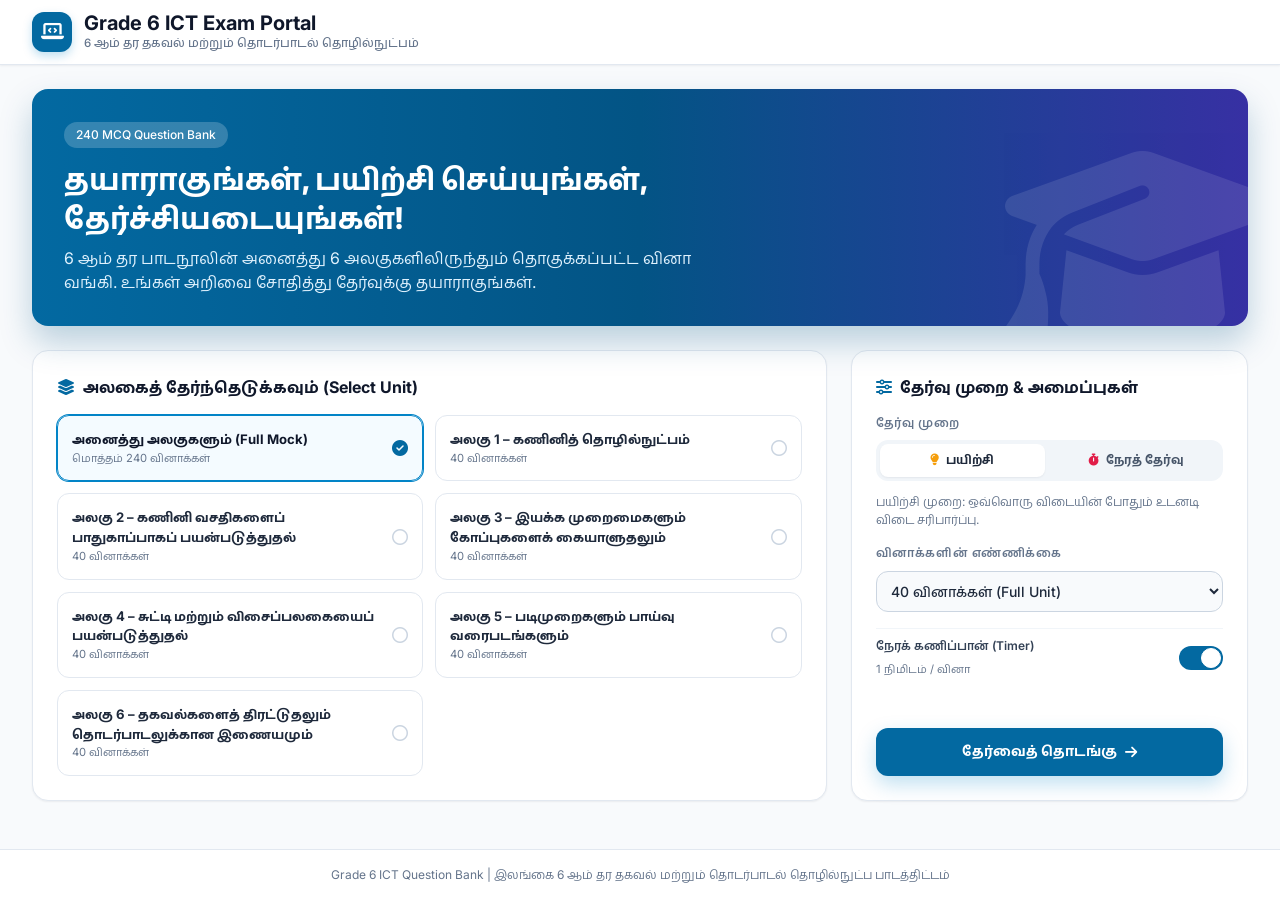
==== index.html @ 0f5e9ffb "index.html" ====
<!DOCTYPE html>
<html lang="ta">
<head>
    <meta charset="UTF-8">
    <meta name="viewport" content="width=device-width, initial-scale=1.0">
    <title>Grade 6 ICT Online Exam Portal | 6 ஆம் தர ICT ஆன்லைன் தேர்வுத் தளம்</title>
    <!-- Google Fonts -->
    <link href="https://fonts.googleapis.com/css2?family=Hind+Madurai:wght@400;500;600;700&family=Inter:wght@400;500;600;700;800;900&display=swap" rel="stylesheet">
    <!-- FontAwesome Icons -->
    <link rel="stylesheet" href="https://cdnjs.cloudflare.com/ajax/libs/font-awesome/6.4.0/css/all.min.css">
    <!-- Custom stylesheet (replaces Tailwind) -->
    <link rel="stylesheet" href="style.css">
</head>
<body>

    <!-- Header & Navigation -->
    <header class="site-header">
        <div class="container">
            <div class="header-inner">
                <!-- Logo & Title -->
                <div class="brand">
                    <div class="brand-icon">
                        <i class="fa-solid fa-laptop-code"></i>
                    </div>
                    <div>
                        <h1 class="brand-title">Grade 6 ICT Exam Portal</h1>
                        <p class="brand-sub">6 ஆம் தர தகவல் மற்றும் தொடர்பாடல் தொழில்நுட்பம்</p>
                    </div>
                </div>

                <!-- Live Timer & Stats (Hidden when in lobby) -->
                <div id="header-stats" class="header-stats hidden">
                    <div class="timer-box">
                        <i class="fa-regular fa-clock"></i>
                        <span id="timer-display" class="timer-display">00:00</span>
                    </div>
                    <span id="header-mode-badge" class="mode-badge">பயிற்சி முறை</span>
                </div>
            </div>
        </div>
    </header>

    <!-- Main Container -->
    <main class="main container">

        <!-- View 1: Exam Setup Lobby -->
        <div id="lobby-view" class="view">
            <!-- Hero Banner -->
            <div class="hero">
                <div class="hero-body">
                    <span class="hero-tag">240 MCQ Question Bank</span>
                    <h2 class="hero-title">தயாராகுங்கள், பயிற்சி செய்யுங்கள், தேர்ச்சியடையுங்கள்!</h2>
                    <p class="hero-text">6 ஆம் தர பாடநூலின் அனைத்து 6 அலகுகளிலிருந்தும் தொகுக்கப்பட்ட வினா வங்கி. உங்கள் அறிவை சோதித்து தேர்வுக்கு தயாராகுங்கள்.</p>
                </div>
                <i class="fa-solid fa-graduation-cap hero-icon"></i>
            </div>

            <!-- Configuration Cards -->
            <div class="config-grid">
                <!-- Unit Selector Card -->
                <div class="card unit-panel">
                    <h3 class="card-title">
                        <i class="fa-solid fa-layer-group"></i>
                        <span>அலகைத் தேர்ந்தெடுக்கவும் (Select Unit)</span>
                    </h3>
                    <div class="unit-grid" id="unit-selector-container">
                        <!-- Unit choices injected dynamically -->
                    </div>
                </div>

                <!-- Mode & Settings Card -->
                <div class="card settings-panel">
                    <div class="settings-fields">
                        <h3 class="card-title">
                            <i class="fa-solid fa-sliders"></i>
                            <span>தேர்வு முறை &amp; அமைப்புகள்</span>
                        </h3>

                        <!-- Mode Selection -->
                        <div class="field">
                            <label class="field-label">தேர்வு முறை</label>
                            <div class="mode-switch">
                                <button type="button" id="btn-mode-practice" onclick="setMode('practice')" class="mode-btn is-active">
                                    <i class="fa-solid fa-lightbulb"></i> பயிற்சி
                                </button>
                                <button type="button" id="btn-mode-exam" onclick="setMode('exam')" class="mode-btn">
                                    <i class="fa-solid fa-stopwatch"></i> நேரத் தேர்வு
                                </button>
                            </div>
                            <p id="mode-desc" class="mode-desc">
                                பயிற்சி முறை: ஒவ்வொரு விடையின் போதும் உடனடி விடை சரிபார்ப்பு.
                            </p>
                        </div>

                        <!-- Question Limit -->
                        <div class="field">
                            <label class="field-label" for="question-count-select">வினாக்களின் எண்ணிக்கை</label>
                            <select id="question-count-select" class="select">
                                <option value="10">10 வினாக்கள் (Quick Test)</option>
                                <option value="20">20 வினாக்கள்</option>
                                <option value="40" selected>40 வினாக்கள் (Full Unit)</option>
                                <option value="all">அனைத்து வினாக்களும்</option>
                            </select>
                        </div>

                        <!-- Timer Option -->
                        <div class="timer-row">
                            <div>
                                <span class="timer-row-title">நேரக் கணிப்பான் (Timer)</span>
                                <span class="timer-row-sub">1 நிமிடம் / வினா</span>
                            </div>
                            <label class="switch">
                                <input type="checkbox" id="timer-toggle" checked>
                                <span class="switch-track"></span>
                            </label>
                        </div>
                    </div>

                    <!-- Start Button -->
                    <button onclick="startQuiz()" class="btn btn-primary btn-large">
                        <span>தேர்வைத் தொடங்கு</span>
                        <i class="fa-solid fa-arrow-right"></i>
                    </button>
                </div>
            </div>
        </div>

        <!-- View 2: Active Exam Interface -->
        <div id="exam-view" class="view hidden">
            <!-- Top Progress & Meta Bar -->
            <div class="card exam-topbar">
                <div class="q-meta">
                    <span class="q-count">
                        வினா <strong id="current-q-num">1</strong> / <span id="total-q-num">40</span>
                    </span>
                    <span id="active-unit-badge" class="unit-badge">அலகு 1</span>
                </div>

                <!-- Progress Bar -->
                <div class="progress-wrap">
                    <div class="progress">
                        <div id="progress-bar" class="progress-bar"></div>
                    </div>
                </div>

                <div class="topbar-actions">
                    <button onclick="toggleBookmarkCurrent()" id="btn-bookmark" class="icon-btn" title="வினாவை நினைவில் கொள்ள குறிக்கவும்">
                        <i class="fa-regular fa-bookmark"></i>
                    </button>
                    <button onclick="quitExam()" class="btn-quit">வெளியேறு</button>
                </div>
            </div>

            <!-- Question Card & Palette Grid -->
            <div class="exam-grid">
                <!-- Main Question Area -->
                <div class="card question-card">
                    <div class="q-body">
                        <div class="q-head">
                            <span class="q-badge">Q<span id="q-badge-num">1</span></span>
                            <h3 id="question-text" class="q-text">
                                கணினியின் அடிப்படைச் செயற்பாடுகளின் சரியான வரிசை எது?
                            </h3>
                        </div>

                        <!-- Options List -->
                        <div id="options-container" class="options">
                            <!-- Option cards dynamically inserted -->
                        </div>
                    </div>

                    <!-- Instant Feedback Banner (practice mode only) -->
                    <div id="feedback-box" class="feedback hidden">
                        <div class="feedback-title" id="feedback-title"></div>
                        <p id="feedback-desc" class="feedback-desc"></p>
                    </div>

                    <!-- Navigation Control Buttons -->
                    <div class="nav-row">
                        <button id="btn-prev-q" onclick="navigateQuestion(-1)" class="btn btn-secondary">
                            <i class="fa-solid fa-chevron-left"></i>
                            <span>முந்தையது</span>
                        </button>

                        <div class="nav-actions">
                            <button id="btn-next-q" onclick="navigateQuestion(1)" class="btn btn-primary">
                                <span>அடுத்தது</span>
                                <i class="fa-solid fa-chevron-right"></i>
                            </button>
                            <button id="btn-submit-exam" onclick="confirmSubmitExam()" class="btn btn-success hidden">
                                <span>தேர்வை முடி</span>
                                <i class="fa-solid fa-check"></i>
                            </button>
                        </div>
                    </div>
                </div>

                <!-- Question Palette Navigator Sidebar -->
                <aside class="card palette-card">
                    <h4 class="palette-head">
                        <span>வினா பலகை (Palette)</span>
                        <span id="answered-count-badge" class="count">0/40</span>
                    </h4>

                    <div id="palette-grid" class="palette-grid custom-scrollbar">
                        <!-- Dynamic Palette Buttons -->
                    </div>

                    <div class="legend">
                        <div class="legend-item"><span class="dot dot-answered"></span><span>விடையளிக்கப்பட்டவை</span></div>
                        <div class="legend-item"><span class="dot dot-unseen"></span><span>பார்க்கப்படாதவை</span></div>
                        <div class="legend-item"><span class="dot dot-bookmarked"></span><span>குறிக்கப்பட்டவை (Bookmarked)</span></div>
                    </div>
                </aside>
            </div>
        </div>

        <!-- View 3: Results & Analytics Dashboard -->
        <div id="results-view" class="view hidden">
            <!-- Score Overview Card -->
            <div class="card score-card">
                <div class="score-top">
                    <div class="score-info">
                        <span id="result-status-badge" class="status-badge is-pass">தேர்ச்சியடைந்தது (Passed)</span>
                        <h2 class="score-title">தேர்வு முடிவுகள் (Exam Results)</h2>
                        <p id="result-subtitle" class="score-subtitle">அலகு 1 – கணினித் தொழில்நுட்பம்</p>
                    </div>

                    <div class="score-box">
                        <div class="score-item">
                            <span>புள்ளிகள்</span>
                            <span id="res-score-text" class="score-big is-brand">32/40</span>
                        </div>
                        <div class="score-divider"></div>
                        <div class="score-item">
                            <span>சதவீதம்</span>
                            <span id="res-percentage-text" class="score-big is-green">80%</span>
                        </div>
                    </div>
                </div>

                <!-- Stats Breakdown Cards -->
                <div class="stats-grid">
                    <div class="stat">
                        <span class="stat-label">சரியானவை</span>
                        <span id="stat-correct-count" class="stat-value is-green">32</span>
                    </div>
                    <div class="stat">
                        <span class="stat-label">தவறானவை</span>
                        <span id="stat-wrong-count" class="stat-value is-red">8</span>
                    </div>
                    <div class="stat">
                        <span class="stat-label">விடையளிக்கப்படாதவை</span>
                        <span id="stat-skipped-count" class="stat-value is-grey">0</span>
                    </div>
                    <div class="stat">
                        <span class="stat-label">எடுத்துக்கொண்ட நேரம்</span>
                        <span id="stat-time-spent" class="stat-value is-dark">12m 45s</span>
                    </div>
                </div>
            </div>

            <!-- Action Buttons -->
            <div class="review-head">
                <h3 class="review-title">விடைகளின் விரிவான ஆய்வு (Question Review)</h3>
                <div class="review-actions">
                    <button onclick="returnToLobby()" class="btn btn-neutral">
                        <i class="fa-solid fa-house"></i>
                        <span>முகப்பிற்குச் செல்</span>
                    </button>
                    <button onclick="restartCurrentQuiz()" class="btn btn-primary">
                        <i class="fa-solid fa-rotate-right"></i>
                        <span>மீண்டும் முயற்சி செய்</span>
                    </button>
                </div>
            </div>

            <!-- Detailed Question-by-Question Review List -->
            <div id="review-list-container" class="review-list">
                <!-- Dynamically generated detailed review cards -->
            </div>
        </div>

    </main>

    <!-- Footer -->
    <footer class="site-footer">
        <p>Grade 6 ICT Question Bank | இலங்கை 6 ஆம் தர தகவல் மற்றும் தொடர்பாடல் தொழில்நுட்ப பாடத்திட்டம்</p>
    </footer>

    <!-- Comprehensive 240 Question Data Engine -->
    <script>
        // Full Question Bank Array containing all 6 Units x 40 Questions = 240 MCQs
        const rawQuestionBank = [
            // ==========================================
            // UNIT 1: Computer Technology (1-40)
            // ==========================================
            { u: 1, id: 1, q: "கணினியின் அடிப்படைச் செயற்பாடுகளின் சரியான வரிசை எது?", o: ["Input → Process → Output", "Output → Input → Process", "Process → Output → Input", "Storage → Output → Input"], a: 0 },
            { u: 1, id: 2, q: "கணினியின் முதல் அடிப்படைச் செயற்பாடு எது?", o: ["Output", "Input", "Processing", "Printing"], a: 1 },
            { u: 1, id: 3, q: "எந்தச் செயற்பாடு உள்ளீட்டுக்கு ஒரு எடுத்துக்காட்டாகும்?", o: ["ஒரு முடிவைக் காட்டுதல்", "ஆவணமொன்றை அச்சிடுதல்", "விசைப்பலகையைப் பயன்படுத்தி தரவை உள்ளிடுதல்", "ஒலிபெருக்கி மூலம் ஒலியை எழுப்புதல்"], a: 2 },
            { u: 1, id: 4, q: "செயலாக்க நிலை என்ன செய்கிறது?", o: ["உள்ளீட்டுத் தரவை பயனுள்ள தகவலாக மாற்றுகிறது", "அனைத்துக் கோப்புகளையும் நீக்குகிறது", "படங்களை மட்டும் காட்டுகிறது", "காகித ஆவணங்களைச் சேமிக்கிறது"], a: 0 },
            { u: 1, id: 5, q: "வெளியீட்டுக் சாதனத்திற்கு ஒரு எடுத்துக்காட்டு எது?", o: ["Keyboard", "Mouse", "Scanner", "Monitor"], a: 3 },
            { u: 1, id: 6, q: "கணினி ஒன்றை மிக விரைவாகப் பணிகளை முடிக்க அனுமதிக்கும் சிறப்பியல்பு எது?", o: ["Speed", "Cost", "Colour", "Size"], a: 0 },
            { u: 1, id: 7, q: "கணினியின் துல்லியம் முக்கியமாக எதனைச் சார்ந்துள்ளது?", o: ["காட்சித்திரையின் நிறம்", "சரியான தரவு மற்றும் அறிவுறுத்தல்கள்", "பயனரின் வயது", "ஒலிபெருக்கிகளின் எண்ணிக்கை"], a: 1 },
            { u: 1, id: 8, q: "கணினித் துறையில் நம்பகத்தன்மை (Reliability) என்பதன் பொருள் என்ன?", o: ["இது எப்போதும் இன்டர்நெட்டைப் பயன்படுத்துகிறது", "இது சரியாக இயங்கும் போது நம்பகமான முடிவுகளைத் தருகிறது", "இதற்கு மின்சாரம் எப்போதுமே தேவையில்லை", "இது மனிதனைப் போல சிந்திக்கக்கூடியது"], a: 1 },
            { u: 1, id: 9, q: "நிலைத்தன்மை (Consistency) என்பது கணினி:", o: ["ஒரே உள்ளீடு மற்றும் செயல்முறைக்கு அதே முடிவைத் தருவதைக் குறிக்கிறது", "ஒவ்வொரு முறையும் அதன் பதிலை மாற்றுகிறது", "ஒரு மணி நேரம் மட்டுமே வேலை செய்கிறது", "படங்களை மட்டும் சேமிக்கிறது"], a: 0 },
            { u: 1, id: 10, q: "கணினி வேலை செய்யும் போது தரவு மற்றும் அறிவுறுத்தல்களைத் தற்காலிகமாக வைத்திருக்கும் பகுதி எது?", o: ["DVD", "RAM", "Printer", "Router"], a: 1 },
            { u: 1, id: 11, q: "RAM எவ்வாறு அழைக்கப்படுகிறது?", o: ["Read-only storage", "Random Access Memory", "Remote Access Machine", "Rapid Audio Memory"], a: 1 },
            { u: 1, id: 12, q: "சேமிப்புச் சாதனம் எது?", o: ["Microphone", "Speaker", "Pen drive", "Projector"], a: 2 },
            { u: 1, id: 13, q: "வெளிச் சேமிப்பகத்திற்கு (External storage) ஒரு எடுத்துக்காட்டு எது?", o: ["RAM", "CPU register", "External hard disk", "Motherboard"], a: 2 },
            { u: 1, id: 14, q: "கணினிக்குள் ஒலியை உள்ளிடப் பயன்படும் சாதனம் எது?", o: ["Microphone", "Monitor", "Printer", "Speaker"], a: 0 },
            { u: 1, id: 15, q: "படங்களை அல்லது வீடியோக்களை உள்ளீடாகப் பிடிக்க பொதுவாகப் பயன்படும் சாதனம் எது?", o: ["Projector", "Web camera", "Speaker", "Plotter"], a: 1 },
            { u: 1, id: 16, q: "கணினி வெளியீட்டின் காகிதப் பிரதியை வழங்கும் சாதனம் எது?", o: ["Scanner", "Printer", "Keyboard", "Mouse"], a: 1 },
            { u: 1, id: 17, q: "ஒரு பெரிய பார்வையாளர் குழுவிற்கு விளக்கக்காட்சியைக் காட்டப் பயன்படும் சாதனம் எது?", o: ["Multimedia projector", "Barcode reader", "Microphone", "Pen drive"], a: 0 },
            { u: 1, id: 18, q: "டெஸ்க்டாப் கணினியில் CPU எங்கே அமைந்துள்ளது?", o: ["முறைமை அலகிற்குள், முதன்மைப் பலகையுடன் இணைக்கப்பட்டுள்ளது", "சுட்டிக்குள்ளே", "காட்சித்திரைக்குள் மட்டும்", "அச்சுப்பொறிக்குள்ளே"], a: 0 },
            { u: 1, id: 19, q: "CPU இன் முக்கிய செயல்பாடு என்ன?", o: ["தரவு மற்றும் அறிவுறுத்தல்களைச் செயலாக்குவது", "ஆவணங்களை அச்சிடுவது", "ஒலியைப் பதிவு செய்வது", "இணைய சேவையை வழங்குவது"], a: 0 },
            { u: 1, id: 20, q: "முக்கிய கணினிப் பகுதிகளை இணைத்துத் தாங்கும் பகுதி எது?", o: ["Motherboard", "Mouse pad", "Speaker", "DVD case"], a: 0 },
            { u: 1, id: 21, q: "முதன்மை நினைவகத்தின் (Primary memory) முக்கிய நோக்கம் என்ன?", o: ["ஒவ்வொரு கோப்பையும் நீண்டகாலம் சேமிப்பது", "தற்போது பயன்பாட்டில் உள்ள தரவு மற்றும் அறிவுறுத்தல்களைத் தற்காலிகமாகச் சேமிப்பது", "தகவலை அச்சிடுவது", "கணினிகளை ஒரு பிணையத்துடன் இணைப்பது"], a: 1 },
            { u: 1, id: 22, q: "ஒளியியல் சேமிப்பகத்திற்கு (Optical storage) ஒரு எடுத்துக்காட்டு எது?", o: ["CD", "RAM", "Keyboard", "CPU"], a: 0 },
            { u: 1, id: 23, q: "கணினிகளுக்கு அல்லது பிணையங்களுக்கு இடையில் தகவல்களைத் தொடர்புகொள்ளப் பயன்படும் சாதனம் எது?", o: ["Router", "Monitor", "Scanner", "Plotter"], a: 0 },
            { u: 1, id: 24, q: "பிணைய இடைமுக அட்டையின் (NIC) நோக்கம் என்ன?", o: ["கணினியை ஒரு பிணையத்துடன் இணைக்க", "திரையின் வெளிச்சத்தை அதிகரிக்க", "புகைப்படங்களை அச்சிட", "இசையைச் சேமிக்க"], a: 0 },
            { u: 1, id: 25, q: "மோடம் (Modem) முக்கியமாக எதனுடன் தொடர்புடையது?", o: ["தொடர்பு மற்றும் பிணைய இணைப்பு", "படங்கள் வரைவது", "உரையைத் தட்டச்சு செய்வது", "CPU ஐக் குளிர்விப்பது"], a: 0 },
            { u: 1, id: 26, q: "மென்பொருள் (Software) என்றால் என்ன?", o: ["தொடக்கூடிய ஒரு பௌதீகப் பகுதி", "கணினி பயன்படுத்தும் நிரல்கள் அல்லது அறிவுறுத்தல்களின் தொகுப்பு", "ஒரு வகையான மின்சாரக் கேபிள்", "ஒரு சேமிப்பு அமைச்சரவை"], a: 1 },
            { u: 1, id: 27, q: "பாடநூலில் குறிப்பிடப்பட்டுள்ள பயன்பாட்டு மென்பொருள் எது?", o: ["Microsoft Word", "Motherboard", "RAM", "Router"], a: 0 },
            { u: 1, id: 28, q: "படங்களை வரைவதற்குப் பொருத்தமான மென்பொருள் எது?", o: ["Paint", "Media Player", "Calculator only", "Device driver"], a: 0 },
            { u: 1, id: 29, q: "ஆடியோ அல்லது வீடியோவை இயக்க எந்த வகை மென்பொருள் பயன்படுத்தப்படுகிறது?", o: ["Media player", "Word processor", "Spreadsheet only", "File compressor"], a: 0 },
            { u: 1, id: 30, q: "பள்ளிகளில் கணினிகளின் பொதுவான பயன்பாடு என்ன?", o: ["கற்றல் மற்றும் பள்ளி நிர்வாகத்தை ஆதரித்தல்", "பயிர்களை நேரடியாக வளர்த்தல்", "அனைத்து ஆசிரியர்களையும் மாற்றுவது", "மழையை உருவாக்குவது"], a: 0 },
            { u: 1, id: 31, q: "வங்கிகளில் பணத்தை எடுக்கப் பயன்படும் கணினி சார்ந்த சேவை எது?", o: ["ATM", "Scanner", "Web camera", "Projector"], a: 0 },
            { u: 1, id: 32, q: "ATM என்பதன் விரிவாக்கம் என்ன?", o: ["Automatic Teller Machine", "Advanced Text Monitor", "Automatic Transfer Memory", "Audio Transfer Modem"], a: 0 },
            { u: 1, id: 33, q: "மருத்துவமனைகளில் கணினிப் பயன்பாடு எது?", o: ["Digital thermometer", "Broom", "Notebook", "Water bottle"], a: 0 },
            { u: 1, id: 34, q: "தொழிற்சாலைகளில் கணினிகள் எவ்வாறு உதவ முடியும்?", o: ["இயந்திரங்களைக் கட்டுப்படுத்துவதன் மூலமும் உற்பத்தியை ஆதரிப்பத மூலமும்", "ஒவ்வொரு தாவரத்திற்கும் கைமுறையாக தண்ணீர் ஊற்றுவதன் மூலம்", "மின்சாரத்தை மாற்றுவதன் மூலம்", "மூலப்பொருளாகச் செயற்படுவதன் மூலம்"], a: 0 },
            { u: 1, id: 35, q: "உட்பொதிக்கப்பட்ட கணினி அமைப்புக்கு (Embedded computer system) ஒரு எடுத்துக்காட்டு எது?", o: ["உள்ளமைக்கப்பட்ட கட்டுப்பாட்டைக் கொண்ட சலவை இயந்திரம்", "அச்சிடப்பட்ட பாடநூல்", "மர நாற்காலி", "காகிதக் கடித உறை"], a: 0 },
            { u: 1, id: 36, q: "நவீன ஸ்மார்ட் தொலைக்காட்சி எதைக் கொண்டிருக்கலாம்?", o: ["An embedded computer system", "Only a mechanical bell", "No electronic components", "A paper filing system"], a: 0 },
            { u: 1, id: 37, q: "போக்குவரத்தில் உட்பொதிக்கப்பட்ட கணினிக்கு ஒரு சாதனம் எடுத்துக்காட்டு எது?", o: ["Modern motor vehicle control system", "A school ruler", "A paper map", "A chalkboard"], a: 0 },
            { u: 1, id: 38, q: "பின்வருவனவற்றில் எது அடிப்படை கணினிச் செயற்பாடு அல்ல?", o: ["Input", "Processing", "Output", "Guessing independently"], a: 3 },
            { u: 1, id: 39, q: "வன்பொருள் (Hardware) எது?", o: ["Keyboard", "Paint software", "Media Player", "A computer game program"], a: 0 },
            { u: 1, id: 40, q: "கணினி நுண்ணறிவு பற்றிய எந்தக் கூற்று சரியானது?", o: ["கணினி அறிவுறுத்தல்களைப் பின்பற்றுகிறது, மனிதனைப் போல சுயாதீனமாகச் சிந்திப்பதில்லை", "கணினிக்கு மனித உணர்வுகள் உண்டு", "கணினி எப்போதுமே சொந்தமாக முடிவுகளை எடுக்கும்", "கணினி அறிவுறுத்தல்கள் இல்லாமல் வேலை செய்யும்"], a: 0 },

            // ==========================================
            // UNIT 2: Safe Use of Computer Facilities (41-80)
            // ==========================================
            { u: 2, id: 41, q: "கணினி ஆய்வுக்கூடத்தை ஏன் கவனமாகப் பயன்படுத்த வேண்டும்?", o: ["அதன் உபகரணங்கள் மதிப்புமிக்கவை மற்றும் சேதமடையலாம்", "கணினிகளுக்குப் பராமரிப்பு தேவையில்லை", "அறை சேமிப்புக்காக மட்டுமே", "அதில் மின் சாதனங்கள் இல்லை"], a: 0 },
            { u: 2, id: 42, q: "கணினி ஆய்வுக்கூடத்திற்குள்ளே எதைக் கொண்டு வரக்கூடாது?", o: ["குறிப்பேடு", "உணவு மற்றும் பானங்கள்", "பென்சில்", "கால அட்டவணை"], a: 1 },
            { u: 2, id: 43, q: "மாணவர்கள் திறந்திருக்கும் மின் கம்பிகளைத் தொடுவதைத் தவிர்க்க வேண்டியது ஏன்?", o: ["அவை மின் அதிர்ச்சியை ஏற்படுத்தலாம்", "அவை கணினி வேகத்தை மேம்படுத்தும்", "அவை விசைப்பலகையைச் சுத்தம் செய்யும்", "அவை கோப்புகளைச் சேமிக்கும்"], a: 0 },
            { u: 2, id: 44, q: "ஆய்வுக்கூடத்தில் தீயணைப்பானைக் கண்டால் நீங்கள் என்ன செய்ய வேண்டும்?", o: ["அதன் இருப்பிடத்தை அறிந்து ஆசிரியரின் பாதுகாப்பு அறிவுறுத்தல்களைப் பின்பற்றவும்", "அதனுடன் விளையாடவும்", "அதை வேறு அறைக்கு மாற்றவும்", "அதை நாற்காலியாகப் பயன்படுத்தவும்"], a: 0 },
            { u: 2, id: 45, q: "கணினி ஆய்வுக்கூடத்தில் எந்த நடத்தை பாதுகாப்பானது?", o: ["கணினிகளுக்கு இடையே ஓடுதல்", "கடுமையாக விளையாடுதல்", "கவனமாக நடத்தல்", "கேபிள்களை இழுத்தல்"], a: 2 },
            { u: 2, id: 46, q: "கணினி உபகரணங்களிலிருந்து ஏன் தூசு அகற்றப்பட வேண்டும்?", o: ["உபகரணங்களைச் சுத்தமாக வைத்திருக்கவும் சேதத்தைத் தடுக்கவும்", "கோப்பு அளவை அதிகரிக்க", "இயக்க முறைமையை மாற்ற", "கடவுச்சொற்களை உருவாக்க"], a: 0 },
            { u: 2, id: 47, q: "வெளிச் சேமிப்புச் சாதனத்தை இணைக்கும் முன் என்ன செய்ய வேண்டும்?", o: ["வைரஸ்களுக்காக அதை ஸ்கேன் செய்யவும்", "கணினியை ஃபார்மட் செய்யவும்", "காட்சித்திரையை அகற்றவும்", "விசைப்பலகையை முடக்கவும்"], a: 0 },
            { u: 2, id: 48, q: "கணினியை அணைக்கும் முன் நீங்கள் என்ன செய்ய வேண்டும்?", o: ["இயங்கும் பயன்பாடுகளை மூடிவிட்டு Shut down ஐப் பயன்படுத்தவும்", "மின் இணைப்புக் கேபிளை உடனடியாக உருவவும்", "ஒவ்வொரு விசைப்பலகை விசையையும் அழுத்தவும்", "காட்சித்திரையை மட்டும் அணைக்கவும்"], a: 0 },
            { u: 2, id: 49, q: "பாடநூலின் பொதுவான கணினி தொடக்க வரிசையில் சரியான முதல் படி எது?", o: ["Turn on the power supply", "Open a web browser", "Start a printer", "Insert a CD"], a: 0 },
            { u: 2, id: 50, q: "கணினி UPS உடன் இணைக்கப்பட்டிருந்தால், முறைமை அலகிற்கு முன் பொதுவாக எதை இயக்க வேண்டும்?", o: ["UPS", "Printer", "Speaker", "Scanner"], a: 0 },
            { u: 2, id: 51, q: "UPS ஐ இயக்கிய பின், விவரிக்கப்பட்ட வரிசையில் அடுத்து இயக்கப்படும் பகுதி எது?", o: ["System unit", "Mouse", "Keyboard", "Projector"], a: 0 },
            { u: 2, id: 52, q: "பாடநூலின் வரிசையில் முறைமை அலகிற்குப் பிறகு எதை இயக்க வேண்டும்?", o: ["Monitor", "Printer", "Scanner", "Router"], a: 0 },
            { u: 2, id: 53, q: "கணினியைச் சரியாக நிறுத்தப் பயன்படும் கட்டளை எது?", o: ["Shut down", "Refresh", "Save As", "Print"], a: 0 },
            { u: 2, id: 54, q: "அணைப்பதற்கு முன் திறந்திருக்கும் பயன்பாடுகளை ஏன் மூட வேண்டும்?", o: ["பாதுகாப்பாக வேலையை முடிக்கவும் தரவை இழக்கும் அபாயத்தைக் குறைக்கவும்", "திரையை வெளிச்சமாக்க", "விசைப்பலகை அளவை அதிகரிக்க", "இயக்க முறைமையை நீக்க"], a: 0 },
            { u: 2, id: 55, q: "கணினி தவறாக அணைக்கப்பட்டால் என்ன நடக்கலாம்?", o: ["அதன் பயனுள்ள காலம் அல்லது தரவுப் பாதுகாப்பு பாதிக்கப்படலாம்", "அது தானாகவே மேம்படுத்தப்படும்", "அது அச்சுப்பொறியாக மாறும்", "அதன் காட்சித்திரை பெரிதாகும்"], a: 0 },
            { u: 2, id: 56, q: "கணினி ஆசாரங்கள் (Computer etiquette) எதைக் குறிக்கின்றன?", o: ["கணினிகளைப் பயன்படுத்தும் போது பொருத்தமான நடத்தை", "கணினியின் விலை", "கணினிப் பகுதிகளின் நிறம்", "இணையத்தின் வேகம்"], a: 0 },
            { u: 2, id: 57, q: "எந்தச் செயல் மற்ற பயனர்களுக்கான மரியாதையைக் காட்டுகிறது?", o: ["மற்றவர்களுக்கு இடையூறு இல்லாமல் கணினியைப் பயன்படுத்துவது", "மற்றொரு நபரின் கோப்புகளை மாற்றுவது", "ஆய்வுக்கூடத்தில் கத்துவது", "நடைபாதையைத் தடையாக்குவது"], a: 0 },
            { u: 2, id: 58, q: "மற்றொரு நபரின் கணினியைப் பயன்படுத்தும் போது எந்தச் செயல் ஏற்றுக்கொள்ள முடியாதது?", o: ["அவர்களின் கோப்புகளை இரகசியமாக வைத்திருப்பது", "அனுமதியின்றி அவர்களின் கோப்புகளை நகலெடுப்பது", "கணினியைப் பயன்படுத்துவதற்கு முன் கேட்பது", "ஆசிரியரின் அறிவுறுத்தல்களைப் பின்பற்றுவது"], a: 1 },
            { u: 2, id: 59, q: "கட்டணம் செலுத்தப்பட்ட வணிக மென்பொருட்களை ஏன் சட்டவிரோதமாக நகலெடுக்கக் கூடாது?", o: ["இது மென்பொருள் பயன்பாட்டு விதிகளையும் அதன் உரிமையாளர்களின் உரிமைகளையும் மீறுகிறது", "இது காட்சித்திரையைக் அழுக்காக்குகிறது", "இது RAM ஐ அதிகரிக்கிறது", "இது சுட்டியைச் சேதப்படுத்துகிறது"], a: 0 },
            { u: 2, id: 60, q: "நிறுவப்பட்ட நிரல்களை நீக்குவதற்கு அல்லது மாற்றுவதற்கு முன் நீங்கள் என்ன செய்ய வேண்டும்?", o: ["ஆசிரியரின் அனுமதியைப் பெறவும்", "மற்றொரு மாணவனை இரகசியமாகச் செய்யச் சொல்லவும்", "காட்சித்திரையைத் துண்டிக்கவும்", "கடவுச்சொல்லை மாற்றவும்"], a: 0 },
            { u: 2, id: 61, q: "மாணவர்கள் இணையத்தைப் பயன்படுத்தும் போது ஆசிரியர் மேற்பார்வை ஏன் முக்கியம்?", o: ["இது பாதுகாப்பாகவும் பொருத்தமாகவும் இணையத்தைப் பயன்படுத்த உதவுகிறது", "இது கணினியை கனமானதாக மாற்றுகிறது", "இது கடவுச்சொற்களின் தேவையை நீக்குகிறது", "இது அனைத்து வலைத்தளங்களும் ஏற்றுவததைத் தடுக்கிறது"], a: 0 },
            { u: 2, id: 62, q: "கணினியைப் பயன்படுத்தும் போது எந்தத் தோரணை பரிந்துரைக்கப்படுகிறது?", o: ["முதுகைத் தாங்கியபடி நிமிர்ந்து உட்காருங்கள்", "முதுகை வளர்த்து முன்னோக்கிச் சாயுங்கள்", "மேசையில் படுத்துக்கொள்ளுங்கள்", "கழுத்தைத் தொடர்ந்து திருப்பிக்கொண்டிருங்கள்"], a: 0 },
            { u: 2, id: 63, q: "பாடநூலின்படி கண்களுக்கும் காட்சித்திரைக்கும் இடையே பரிந்துரைக்கப்பட்ட தோராயமான தூரம் என்ன?", o: ["40–75 செ.மீ", "5–10 செ.மீ", "1–2 மீட்டர்கள்", "3–4 செ.மீ"], a: 0 },
            { u: 2, id: 64, q: "காட்சித்திரை சிறந்த முறையில் எங்கு வைக்கப்பட வேண்டும்?", o: ["கண் மட்டத்தில் அல்லது சற்று கீழே", "தலைக்கு மேலே", "தரையில்", "பயனருக்குப் பின்னால்"], a: 0 },
            { u: 2, id: 65, q: "கணினியில் அமர்ந்திருக்கும் போது கால்கள் எவ்வாறு வைக்கப்பட வேண்டும்?", o: ["தரையில் சமமாகப் பதிந்திருக்க வேண்டும்", "ஆதரவின்றித் தொங்க வேண்டும்", "விசைப்பலகை மீது இருக்க வேண்டும்", "முறைமை அலகு மீது இருக்க வேண்டும்"], a: 0 },
            { u: 2, id: 66, q: "விசைப்பலகை மற்றும் சுட்டியைப் பயன்படுத்தும் போது மணிக்கட்டுகள் மற்றும் முழங்கைகள் எவ்வாறு வைக்கப்பட வேண்டும்?", o: ["வசதியாகவும் நேராகவும்", "கடுமையாக வளைந்திருக்க வேண்டும்", "தோள்களுக்கு மேலே உயர்த்தப்பட்டிருக்க வேண்டும்", "திரைக்கு எதிராக அழுத்தப்பட்டிருக்க வேண்டும்"], a: 0 },
            { u: 2, id: 67, q: "நீண்ட கணினி அமர்வுகளின் போது பயனர்கள் ஏன் இடைவெளிகளை எடுக்க வேண்டும்?", o: ["கண் அழுத்தத்தையும் உடல் அசௌகரியத்தையும் குறைக்க", "திரைத் தீர்மானத்தை அதிகரிக்க", "தற்காலிகக் கோப்புகளை நீக்க", "விசைப்பலகை மொழியை மாற்ற"], a: 0 },
            { u: 2, id: 68, q: "மின்னணுக் கழிவுகள் (E-waste) என்றால் என்ன?", o: ["நிராகரிக்கப்பட்ட மின்னணு உபகரணங்கள்", "உணவுக் கழிவுகள்", "குறிப்பேடுகளின் காகிதம் மட்டும்", "பயன்படுத்திய குடிநீர்"], a: 0 },
            { u: 2, id: 69, q: "மின்னணுக் கழிவுகள் ஏன் தீங்கு விளைவிக்கக்கூடியவை?", o: ["அவை மனிதர்களுக்கும் சுற்றுச் சூழலுக்கும் தீங்கு விளைவிக்கும் பொருட்களைக் கொண்டிருக்கலாம்", "அவை எப்போதும் சுத்தமான நீராக மாறும்", "அவை ஒவ்வொரு வழக்கிலும் மண் தரத்தை மேம்படுத்துகின்றன", "அவைகளில் இரசாயனப் பொருள் இல்லை"], a: 0 },
            { u: 2, id: 70, q: "3R முறையை எந்தத் தொகுப்பு சரியாகப் பிரதிபலிக்கிறது?", o: ["Reduce, Reuse, Recycle", "Read, Run, Restart", "Remove, Repair, Return", "Reuse, Rename, Reboot"], a: 0 },
            { u: 2, id: 71, q: "3R முறையில் Reduce என்பதன் பொருள் என்ன?", o: ["குறைவான வளங்களைப் பயன்படுத்துதல் மற்றும் கழிவுகளைக் குறைத்தல்", "புதிய சாதனங்களை அடிக்கடி வாங்குதல்", "வேலை செய்யும் சாதனங்களைத் தூக்கி எறிதல்", "மின்னணுப் பகுதிகளை எரித்தல்"], a: 0 },
            { u: 2, id: 72, q: "Reuse என்பதன் பொருள் என்ன?", o: ["ஒரு பொருளை மீண்டும் அல்லது மற்றொரு பொருத்தமான நோக்கத்திற்காகப் பயன்படுத்துதல்", "பொருளை அழிப்பது", "ஒவ்வொரு பொருளையும் நில நிரப்பலில் போடுவது", "உடனடியாக மாற்றீட்டை வாங்குவது"], a: 0 },
            { u: 2, id: 73, q: "Recycle என்பதன் பொருள் என்ன?", o: ["புதிய பொருட்கள் அல்லது தயாரிப்புகளை உருவாக்க கழிவுப்பொருட்களைச் செயலாக்குவது", "கழிவுகளை படுக்கையறையில் சேமிப்பது", "பழுதுபார்க்காமல் உடைந்த சாதனத்தைப் பயன்படுத்துவது", "கழிவுகளை ஆற்றில் வீசுவது"], a: 0 },
            { u: 2, id: 74, q: "பயன்படுத்த முடியாத மின்னணு உபகரணங்களை எங்கு கொண்டு செல்ல வேண்டும்?", o: ["பொருத்தமான மின்னணுக் கழிவு சேகரிப்பு அல்லது மறுசுழற்சி மையத்திற்கு", "ஆற்றிற்குள்", "சாதாரண உணவுைக் கழிவுகளில்", "பள்ளி விளையாட்டு மைதானத்தில்"], a: 0 },
            { u: 2, id: 75, q: "கணினி கடவுச்சொல்லின் நோக்கம் என்ன?", o: ["அங்கீகரிக்கப்படாத அணுகலைத் தடுக்க", "திரை அளவை அதிகரிக்க", "ஆவணங்களை வேகமாக அச்சிட", "ஒலிபெருக்கியை இணைக்க"], a: 0 },
            { u: 2, id: 76, q: "பாடநூலின் வழிகாட்டுதலின்படி எந்தக் கடவுச்சொல் மிகவும் வலிமையானது?", o: ["எழுத்துகள், எண்கள் மற்றும் குறியீடுகளின் கலவை", "உங்கள் முதல் பெயர் மட்டும்", "12345678", "password"], a: 0 },
            { u: 2, id: 77, q: "பாடநூலில் குறைந்தபட்சம் என்ன கடவுச்சொல் நீளம் பரிந்துரைக்கப்படுகிறது?", o: ["குறைந்தது 8 எழுத்துகள்", "2 எழுத்துகள்", "3 எழுத்துகள்", "4 எழுத்துகள்"], a: 0 },
            { u: 2, id: 78, q: "எளிதில் யூகிக்கக்கூடிய கடவுச்சொல்லாக எந்தத் தகவலைப் பயன்படுத்தக்கூடாது?", o: ["உங்கள் பெயர் அல்லது பிறந்த தேதி", "குறியீடுகளின் கலவை", "தனிப்பட்ட கலவை", "தனித்துவமான சொற்றொடர்"], a: 0 },
            { u: 2, id: 79, q: "உங்கள் கடவுச்சொல்லை ஏன் ரகசியமாக வைத்திருக்க வேண்டும்?", o: ["மற்றவர்கள் உங்கள் கணக்கை அணுகுவதைத் தடுக்க", "கணினியை வேகமாக மாற்ற", "திரை வெளிச்சத்தைக் குறைக்க", "அச்சுப்பொறி தரத்தை மேம்படுத்த"], a: 0 },
            { u: 2, id: 80, q: "கடவுச்சொல் குறிப்பு (Password hint) எதற்காகப் பயன்படுத்தப்படுகிறது?", o: ["கணக்கு உரிமையாளர் மறந்துபோன கடவுச்சொல்லை நினைவில் கொள்ள உதவ", "கடவுச்சொல்லை அனைவருக்கும் சொல்ல", "விசைப்பலகையை மாற்ற", "வைரஸ்களை ஸ்கேன் செய்ய"], a: 0 },

            // ==========================================
            // UNIT 3: Operating Systems & Handling Files (81-120)
            // ==========================================
            { u: 3, id: 81, q: "இயக்க முறைமை (Operating system) என்றால் என்ன?", o: ["கணினிச் செயற்பாடுகளை நிர்வகிக்கும் மற்றும் பயனர்களுக்கு இடைமுகத்தை வழங்கும் அமைப்பு மென்பொருள்", "ஒரு வகையான அச்சுப்பொறி", "கணினி விளையாட்டு", "சேமிப்புச் சாதனம்"], a: 0 },
            { u: 3, id: 82, q: "பாடநூலில் பெயரிடப்பட்ட இயக்க முறைமை பின்வருவனவற்றில் எது?", o: ["Windows", "Microsoft Word", "Paint", "Google Chrome"], a: 0 },
            { u: 3, id: 83, q: "பாடநூலில் குறிப்பிடப்பட்டுள்ள மற்றொரு இயக்க முறைமை எது?", o: ["Linux", "PowerPoint", "Media Player", "Google Maps"], a: 0 },
            { u: 3, id: 84, q: "பின்வருவனவற்றில் எந்த இயக்க முறைமையும் பட்டியலிடப்பட்டுள்ளது?", o: ["Mac OS", "Adobe Illustrator", "Microsoft Paint", "Internet Explorer"], a: 0 },
            { u: 3, id: 85, q: "பயனர் இடைமுகத்தின் (User interface) முக்கிய நோக்கம் என்ன?", o: ["பயனர் கணினியுடன் தொடர்பு கொள்ள அனுமதிக்க", "CPU ஐக் குளிர்விக்க", "ஆவணங்களை அச்சிட", "மின்சாரத்தைச் சேமிக்க"], a: 0 },
            { u: 3, id: 86, q: "பயனர் இடைமுகம் எப்போது தோன்றும்?", o: ["கணினி தொடங்கி தொடர்புக்குத் தயாரானதும்", "கணினி அணைக்கப்பட்டிருக்கும் போது மட்டும்", "அச்சுப்பொறி இணைக்கப்பட்டிருக்கும் போது மட்டும்", "CD செருகப்பட்டிருக்கும் போது மட்டும்"], a: 0 },
            { u: 3, id: 87, q: "கோப்பு (File) என்றால் என்ன?", o: ["கணினியில் சேமிக்கப்பட்ட தரவு அல்லது தகவலின் பெயரிடப்பட்ட தொகுப்பு", "பௌதீகக் கணினி மேசை", "ஒரு வகையான சுட்டி", "பிணையக் கேபிள்"], a: 0 },
            { u: 3, id: 88, q: "kamal.docx போன்ற கோப்புப் பெயரை உருவாக்கும் இரண்டு முக்கிய பகுதிகள் எவை?", o: ["கோப்புப் பெயர் மற்றும் கோப்பு நீட்சி (File extension)", "கோப்புறையும் காட்சித்திரையும்", "விசைப்பலகையும் சுட்டியும்", "தலைப்புப் பட்டை மற்றும் பணிப்பட்டை"], a: 0 },
            { u: 3, id: 89, q: "kamal.docx என்ற கோப்புப் பெயரில், 'kamal' என்பது என்ன?", o: ["File name", "File extension", "Folder name", "Operating system"], a: 0 },
            { u: 3, id: 90, q: "kamal.docx என்ற கோப்புப் பெயரில், '.docx' என்பது என்ன?", o: ["File extension", "File name", "Window title", "Drive letter"], a: 0 },
            { u: 3, id: 91, q: "கோப்பு நீட்சி எதை அடையாளம் காண உதவுகிறது?", o: ["கோப்பின் வகை அல்லது தொடர்புடைய பயன்பாடு", "கணினியின் உரிமையாளர்", "காட்சித்திரை அளவு", "விசைப்பலகை தளவமைப்பு"], a: 0 },
            { u: 3, id: 92, q: "கோப்புகளை ஒழுங்கமைக்கப் பயன்படும் பொருள் எது?", o: ["Folder", "Speaker", "Mouse pad", "Projector"], a: 0 },
            { u: 3, id: 93, q: "ஒரு கோப்புறை எதைக் கொண்டிருக்கலாம்?", o: ["Files and other folders", "Only electricity", "Only the operating system", "Only keyboard keys"], a: 0 },
            { u: 3, id: 94, q: "கோப்புறைகள் ஏன் பயனுள்ளவை?", o: ["அவை கோப்புகளை ஒரு கட்டமைக்கப்பட்ட முறையில் ஒழுங்கமைக்கின்றன", "அவை காட்சித்திரை வெளிச்சத்தை அதிகரிக்கின்றன", "அவை CPU ஐ மாற்றுகின்றன", "அவை Wi-Fi உடன் இணைகின்றன"], a: 0 },
            { u: 3, id: 95, q: "எந்தச் செயல் புதிய கோப்பை உருவாக்குகிறது?", o: ["Selecting New", "Selecting Shut down", "Selecting Refresh", "Selecting Print"], a: 0 },
            { u: 3, id: 96, q: "ஏற்கனவே உள்ள கோப்பைத் திறக்கப் பயன்படும் கட்டளை எது?", o: ["Open", "Delete", "Close", "Restart"], a: 0 },
            { u: 3, id: 97, q: "கோப்பில் மாற்றங்களைச் சேமிக்கும் கட்டளை எது?", o: ["Save", "Refresh", "Minimize", "Print"], a: 0 },
            { u: 3, id: 98, q: "புதிய பெயருடன் அல்லது இடத்தில் கோப்பைச் சேமிக்கும் போது எந்தக் கட்டளை பயனுள்ளதாக இருக்கும்?", o: ["Save As", "Close", "Undo", "Exit"], a: 0 },
            { u: 3, id: 99, q: "சேமிக்கப்படாத மாற்றங்களைக் கொண்ட கோப்பை மூடும் முன் நீங்கள் என்ன செய்ய வேண்டும்?", o: ["நீங்கள் அவற்றை வைத்திருக்க வேண்டுமெனில் மாற்றங்களைச் சேமிக்கவும்", "மின் இணைப்புக் கேபிளை அகற்றவும்", "கோப்புறையை நீக்கவும்", "காட்சித்திரையை அணைக்கவும்"], a: 0 },
            { u: 3, id: 100, q: "எந்தப் பொத்தான் பொதுவாக வேலை செய்யும் சாளரத்தை மூடும்?", o: ["X", "Minimize", "Scroll bar", "Taskbar"], a: 0 },
            { u: 3, id: 101, q: "சாளரம் சிறிதாக்கப்படும் (Minimize) போது என்ன நடக்கும்?", o: ["அது டெஸ்க்டாப்பில் இருந்து மறைக்கப்பட்டு பணிப்பட்டையில் தோன்றும்", "அது நிரந்தரமாக நீக்கப்படும்", "கணினி அணைக்கப்படும்", "கோப்பு அச்சிடப்படும்"], a: 0 },
            { u: 3, id: 102, q: "சாளரத்தைப் பெரிதாக்குவது (Maximize) என்ன செய்யும்?", o: ["திரையை நிரப்புவதற்கு அதை விரிவுபடுத்துகிறது", "சாளரத்தை மூடுகிறது", "அதன் உள்ளடக்கங்களை நீக்குகிறது", "அதை USB டிரைவிற்கு மாற்றுகிறது"], a: 0 },
            { u: 3, id: 103, q: "சாளரத்தின் அளவை மாற்றுவது (Resizing) என்றால் என்ன?", o: ["அதன் பரிமாணங்களை மாற்றுவது", "கோப்பு நீட்சியை மாற்றுவது", "அதன் தலைப்பை நீக்குவது", "கணினியை அணைப்பது"], a: 0 },
            { u: 3, id: 104, q: "கோப்பு அல்லது பயன்பாட்டின் பெயரைக் காட்டும் சாளரத்தின் பகுதி எது?", o: ["Title bar", "Scroll bar", "Mouse pointer", "Desktop wallpaper"], a: 0 },
            { u: 3, id: 105, q: "File, Edit மற்றும் View போன்ற பட்டிகளைக் கொண்ட பகுதி எது?", o: ["Menu bar", "Title bar", "Taskbar", "Status light"], a: 0 },
            { u: 3, id: 106, q: "பொதுவான கட்டளைகளுக்கான பொத்தான்கள் அல்லது கருவிகளை வழங்கும் பகுதி எது?", o: ["Toolbar", "Power cable", "Monitor stand", "Folder icon"], a: 0 },
            { u: 3, id: 107, q: "விவரிக்கப்பட்ட டெஸ்க்டாப் சூழலில் பணிப்பட்டை (Taskbar) எதற்காகப் பயன்படுத்தப்படுகிறது?", o: ["இது சிறிதாக்கப்பட்ட அல்லது திறக்கப்பட்ட பயன்பாட்டுச் சாளரங்களைக் காட்டி அவற்றுக்கான அணுகலை வழங்குகிறது", "இது காகிதக் கோப்புகளைச் சேமிக்கிறது", "இது அச்சுப்பொறி மியைக் கட்டுப்படுத்துகிறது", "இது விசைப்பலகையை மாற்றுகிறது"], a: 0 },
            { u: 3, id: 108, q: "சின்னம் (Icon) என்றால் என்ன?", o: ["ஒரு கோப்பு, கோப்புறை அல்லது நிரலைக் குறிக்கும் சிறிய வரைகலைச் சின்னம்", "ஒரு வகையான கடவுச்சொல்", "மின் விநியோகக் கேபிள்", "ஒலி வெளியீடு"], a: 0 },
            { u: 3, id: 109, q: "கோப்புச் சின்னத்தை இருமுறை சொடுக்குவதன் மூலம் பயனர் என்ன செய்ய முடியும்?", o: ["Open the file", "Shut down the computer", "Unplug the monitor", "Change the screen brightness"], a: 0 },
            { u: 3, id: 110, q: "சுருள் பட்டையின் (Scroll bar) நோக்கம் என்ன?", o: ["பார்வைப் புலத்தில் பொருந்தாத உள்ளடக்கத்தின் ஊடாக நகர்த்த", "கோப்பிற்கு மறுபெயரிட", "ஆவணத்தைச் சேமிக்க", "கணினியை இயக்க"], a: 0 },
            { u: 3, id: 111, q: "சாளரத்திற்குள் உள்ள பொருட்களுக்கு இடையில் செல்ல பொதுவாகப் பயன்படும் விசை அல்லது செயல் எது?", o: ["Mouse or keyboard navigation", "Power cable removal", "Printer reset", "Speaker volume"], a: 0 },
            { u: 3, id: 112, q: "பாடநூல் எடுத்துக்காட்டின்படி கோப்பு அல்லது கோப்புறைப் பெயர்களில் அனுமதிக்கப்படாத எழுத்துகள் எவை?", o: ["< மற்றும் > போன்ற எழுத்துகள்", "எழுத்துகள்", "எண்கள்", "அடிக்கோடுகள் (Underscores)"], a: 0 },
            { u: 3, id: 113, q: "பொருத்தமான கோப்புப் பெயர் எது?", o: ["Science_Project.docx", "Science>Project.docx", "Science<Project.docx", "Science|Project.docx"], a: 0 },
            { u: 3, id: 114, q: "கோப்பிற்கு ஏன் அர்த்தமுள்ள பெயர் வழங்கப்பட வேண்டும்?", o: ["இது கோப்பை அடையாளம் காண எளிதாக்குகிறது", "இது கணினியின் நினைவகத்தை அதிகரிக்கிறது", "இது இயக்க முறைமையை மாற்றுகிறது", "இது அனைத்து வைரஸ்களையும் தடுக்கிறது"], a: 0 },
            { u: 3, id: 115, q: "எந்தக் கோப்பு வகை படத்தைக் கொண்டிருக்க அதிக வாய்ப்புள்ளது?", o: ["An image file", "A folder", "A power cable", "A router"], a: 0 },
            { u: 3, id: 116, q: "எந்தக் கோப்பு வகை ஒலிப் பதிவைக் கொண்டிருக்க அதிக வாய்ப்புள்ளது?", o: ["An audio file", "A keyboard file", "A monitor file", "A mouse file"], a: 0 },
            { u: 3, id: 117, q: "எந்தக் கோப்பு வகை வீடியோவைக் கொண்டிருக்க அதிக வாய்ப்புள்ளது?", o: ["A video file", "A printer file", "A folder icon", "A taskbar"], a: 0 },
            { u: 3, id: 118, q: "உங்கள் வேலையைச் சேமிக்கும் முன் தற்செயலாக ஒரு சாளரத்தை மூடிவிட்டால் நீங்கள் என்ன செய்ய வேண்டும்?", o: ["சேமிப்புத் தூண்டுதல் (Save prompt) தோன்றுகிறதா என்று பார்த்து அதற்கேற்பத் தேர்ந்தெடுக்கவும்", "உடனடியாக ஹார்ட் டிஸ்க்கை அகற்றவும்", "ஒவ்வொரு விசையையும் அழுத்தவும்", "சுவர் சுவிட்சை அணைக்கவும்"], a: 0 },
            { u: 3, id: 119, q: "கோப்புறைக்கும் கோப்புக்கும் உள்ள தொடர்பு என்ன?", o: ["A folder can store and organise files", "A file is always larger than a folder", "A folder is an output device", "They are both input devices"], a: 0 },
            { u: 3, id: 120, q: "கணினி ஆவணங்களை ஒழுங்கமைக்க எந்தச் செயல் உதவுகிறது?", o: ["தொடர்புடைய கோப்புகளை தெளிவாகப் பெயரிடப்பட்ட கோப்புறைகளில் சேமித்தல்", "ஒவ்வொரு கோப்பையும் அதே பெயரில் டெஸ்க்டாப்பில் சேமித்தல்", "அனைத்து நீட்சிகளையும் நீக்குதல்", "கோப்புகளை மறுசுழற்சி தொட்டியில் மட்டும் வைத்திருத்தல்"], a: 0 },

            // ==========================================
            // UNIT 4: Mouse & Keyboard with Application Software (121-160)
            // ==========================================
            { u: 4, id: 121, q: "பயன்பாட்டு மென்பொருள் (Application software) என்றால் என்ன?", o: ["பயனர்கள் குறிப்பிட்ட பணிகளைச் செய்ய உதவும் வகையில் வடிவமைக்கப்பட்ட மென்பொருள்", "கணினியின் பௌதீகப் பகுதி", "ஒரு வகையான மின் விநியோகம்", "பிணையக் கேபிள்"], a: 0 },
            { u: 4, id: 122, q: "பயன்பாட்டு மென்பொருளுக்கு ஒரு எடுத்துக்காட்டு எது?", o: ["Microsoft Word", "Motherboard", "RAM", "CPU"], a: 0 },
            { u: 4, id: 123, q: "சொல் செயலாக்கத்திற்குப் பொருத்தமான பயன்பாடு எது?", o: ["Microsoft Word", "Router", "Scanner", "UPS"], a: 0 },
            { u: 4, id: 124, q: "படங்களை வரைய அல்லது திருத்தப் பயன்படும் மென்பொருள் எது?", o: ["Graphics software", "Operating system only", "Antivirus hardware", "Network card"], a: 0 },
            { u: 4, id: 125, q: "பாடநூலில் வரைகலை நிரலாக அடையாளம் காணப்பட்ட பயன்பாடு எது?", o: ["Microsoft Paint", "Media Player", "Windows Explorer only", "Calculator"], a: 0 },
            { u: 4, id: 126, q: "பாடநூலில் பெயரிடப்பட்ட மற்றொரு வரைகலைப் பயன்பாடு எது?", o: ["Adobe Illustrator", "Internet Explorer", "Notepad only", "BIOS"], a: 0 },
            { u: 4, id: 127, q: "சுட்டியின் (Mouse) முக்கிய நோக்கம் என்ன?", o: ["திரையில் சுட்டியை நகர்த்தி பொருட்களைத் தேர்ந்தெடுக்க", "பக்கங்களை அச்சிட", "ஒலியைப் பதிவு செய்ய", "கோப்புகளைச் சேமிக்க"], a: 0 },
            { u: 4, id: 128, q: "சுட்டியால் கட்டுப்படுத்தப்படும் திரையில் உள்ள அம்பு எவ்வாறு அழைக்கப்படுகிறது?", o: ["Mouse pointer", "Taskbar", "File extension", "Title bar"], a: 0 },
            { u: 4, id: 129, q: "ஒரு பொருளைத் தேர்ந்தெடுக்க எந்தச் சுட்டிச் செயல் பயன்படுத்தப்படுகிறது?", o: ["Click", "Print", "Save As", "Shut down"], a: 0 },
            { u: 4, id: 130, q: "எந்தச் சுட்டிச் செயல் பொதுவாக ஒரு கோப்பு அல்லது கோப்புறையைத் திறக்கும்?", o: ["Double-click", "Single-click and hold forever", "Right-click twice", "Scroll only"], a: 0 },
            { u: 4, id: 131, q: "இழுத்தல் (Dragging) என்றால் என்ன?", o: ["சுட்டியை நகர்த்தும்போது சுட்டிப் பொத்தானைப் பிடித்திருத்தல்", "காட்சித்திரையை அணைத்தல்", "விசைப்பலகையால் தட்டச்சு செய்தல்", "கோப்பைச் சேமிப்பது"], a: 0 },
            { u: 4, id: 132, q: "குறுக்குவழிப் பட்டியைக் (Shortcut menu) காட்ட பொதுவாக எந்தச் சுட்டிச் செயல் பயன்படுத்தப்படுகிறது?", o: ["Right-click", "Double-click", "Scroll", "Move the cable"], a: 0 },
            { u: 4, id: 133, q: "சுருள் சக்கரம் (Scroll wheel) முக்கியமாக எதற்காகப் பயன்படுத்தப்படுகிறது?", o: ["உள்ளடக்கத்தின் ஊடாக மேலே மற்றும் கீழே நகர்த்த", "எழுத்துகளை உள்ளிட", "பக்கத்தை அச்சிட", "மின் விநியோகத்தைத் திறக்க"], a: 0 },
            { u: 4, id: 134, q: "இடது சுட்டிப் பொத்தானின் பொதுவான செயல்பாடு என்ன?", o: ["பொருட்களைத் தேர்ந்தெடுக்கவும் செயற்படுத்தவும்", "காட்சித்திரைக் கேபிளை மாற்றுவது", "RAM ஐ அதிகரிப்பது", "இணையத்துடன் இணைவது"], a: 0 },
            { u: 4, id: 135, q: "உரையை உள்ளிட முக்கியமாகப் பயன்படும் சாதனம் எது?", o: ["Keyboard", "Speaker", "Monitor", "Projector"], a: 0 },
            { u: 4, id: 136, q: "எந்த விசைப்பலகை விசை சொற்களுக்கு இடையில் இடைவெளியை உருவாக்குகிறது?", o: ["Spacebar", "Enter", "Shift", "Esc"], a: 0 },
            { u: 4, id: 137, q: "எந்த விசை கர்சரை அடுத்த வரிக்கு நகர்த்துகிறது?", o: ["Enter", "Tab", "Caps Lock", "Backspace"], a: 0 },
            { u: 4, id: 138, q: "கர்சருக்கு இடதுபுறம் உள்ள எழுத்தை நீக்கும் விசை எது?", o: ["Backspace", "Shift", "Spacebar", "Arrow Up"], a: 0 },
            { u: 4, id: 139, q: "கர்சரை வெவ்வேறு திசைகளில் நகர்த்தும் விசை எது?", o: ["Arrow keys", "Caps Lock", "Function key only", "Print Screen only"], a: 0 },
            { u: 4, id: 140, q: "எந்த விசை பரந்த இடைவெளியை உருவாக்குகிறது அல்லது அடுத்த டேப் நிலைக்கு நகர்த்துகிறது?", o: ["Tab", "Backspace", "Esc", "Delete"], a: 0 },
            { u: 4, id: 141, q: "மற்றொரு விசையுடன் சேர்ந்து பெரிய எழுத்துகளைத் தட்டச்சு செய்ய எந்த விசை பயன்படுத்தப்படுகிறது?", o: ["Shift", "Spacebar", "Enter", "Backspace"], a: 0 },
            { u: 4, id: 142, q: "Caps Lock என்ன செய்கிறது?", o: ["பெரிய எழுத்து தட்டச்சு செய்வதை ஆன் அல்லது ஆஃப் செய்கிறது", "கோப்பை நீக்குகிறது", "சுட்டிச் சுட்டியை நகர்த்துகிறது", "கோப்புறையைத் திறக்கிறது"], a: 0 },
            { u: 4, id: 143, q: "சில செயல்பாடுகளை ரத்து செய்ய அல்லது வெளியேற எந்த விசை பயன்படுத்தப்படுகிறது?", o: ["Esc", "Spacebar", "Tab", "Enter"], a: 0 },
            { u: 4, id: 144, q: "Delete விசையின் செயல்பாடு என்ன?", o: ["சூழலைப் பொறுத்து, தேர்ந்தெடுக்கப்பட்ட உரை அல்லது பொருட்களை இது நீக்குகிறது", "இது ஒரு இடைவெளியை உருவாக்குகிறது", "இது அடுத்த வரிக்கு நகர்கிறது", "இது கணினியை இயக்குகிறது"], a: 0 },
            { u: 4, id: 145, q: "பல உரைப் பயன்பாடுகளில் கர்சரை ஒரு வரியின் தொடக்கத்திற்கு நகர்த்த எந்த விசை பயன்படுத்தப்படுகிறது?", o: ["Home", "End", "Tab", "Caps Lock"], a: 0 },
            { u: 4, id: 146, q: "பல உரைப் பயன்பாடுகளில் கர்சரை ஒரு வரியின் முடிவிற்கு நகர்த்தும் விசை எது?", o: ["End", "Home", "Shift", "Esc"], a: 0 },
            { u: 4, id: 147, q: "பயனர்கள் ஏன் சரியான விசைப்பலகைத் நுட்பத்தைக் கற்றுக்கொள்ள வேண்டும்?", o: ["வசதியாகவும் திறம்படவும் தட்டச்சு செய்ய", "காட்சித்திரை அளவை அதிகரிக்க", "கணினியை வயர்லெஸ் ஆக மாற்ற", "மென்பொருளின் தேவையை அகற்ற"], a: 0 },
            { u: 4, id: 148, q: "தட்டச்சு செய்யும் போது கைகள் எவ்வாறு வைக்கப்பட வேண்டும்?", o: ["விசைப்பலகையில் விரல்கள் சரியாக வைக்கப்பட்டு வசதியாக", "மணிக்கட்டுகள் கடுமையாக வளைந்திருக்க", "ஒரு கை காட்சித்திரைக்குப் பின்னால் இருக்க", "விரல்கள் திரைக்கு எதிராக அழுத்தப்பட்டிருக்க"], a: 0 },
            { u: 4, id: 149, q: "வேலை செய்யும் சாளரம் (Working window) என்றால் என்ன?", o: ["ஒரு பயன்பாடு திறக்கப்படும் போது காட்டப்படும் சாளரம்", "கணினி அறையின் பௌதீகச் சாளரம்", "கோப்புறைப் பெயர்", "விசைப்பலகை குறுக்குவழி"], a: 0 },
            { u: 4, id: 150, q: "எந்தக் கட்டளை சாளரத்தைப் பணிப்பட்டைக்குக் குறைக்கிறது?", o: ["Minimize", "Maximize", "Save", "Print"], a: 0 },
            { u: 4, id: 151, q: "எந்தக் கட்டளை சாளரத்தைத் திரையை ஆக்கிரமிக்க விரிவுபடுத்துகிறது?", o: ["Maximize", "Minimize", "Close", "Rename"], a: 0 },
            { u: 4, id: 152, q: "பயன்பாட்டுச் சாளரத்தை மூட எந்தக் கட்டுப்பாடு பயன்படுத்தப்படுகிறது?", o: ["X close button", "Scroll bar", "Address bar", "Spacebar"], a: 0 },
            { u: 4, id: 153, q: "கோப்பை மூடும் போது சேமிப்பு உறுதிப்படுத்தல் தோன்றும் போது நீங்கள் என்ன செய்ய வேண்டும்?", o: ["சேமிக்க Yes ஐயும், மாற்றங்களை நிராகரிக்க No ஐயும், திரும்பப் பெற Cancel ஐயும் தேர்ந்தெடுக்கவும்", "எப்பொழுதும் கணினியைத் துண்டிக்கவும்", "மூன்று விருப்பங்களையும் அழுத்தவும்", "தூண்டுதலைப் புறக்கணித்து சக்தியை அகற்றவும்"], a: 0 },
            { u: 4, id: 154, q: "வரைகலைப் பயன்பாட்டின் நோக்கம் என்ன?", o: ["வரைபடங்கள், படங்கள் மற்றும் வரைபடங்களை உருவாக்க அல்லது திருத்த", "கணினியை மின்சாரத்துடன் இணைக்க", "வைரஸ்களை மட்டும் ஸ்கேன் செய்ய", "பிணையக் கேபிள்களை நிர்வகிக்க"], a: 0 },
            { u: 4, id: 155, q: "பின்வருவனவற்றில் ஆடியோ பயன்பாட்டுப் பணிக்கு ஒரு எடுத்துக்காட்டு எது?", o: ["ஒலியை இயக்குவது", "செவ்வகம் வரைவது", "கோப்புறைக்கு மறுபெயரிடுவது", "கோப்பு நீட்சியை மாற்றுவது"], a: 0 },
            { u: 4, id: 156, q: "பின்வருவனவற்றில் வீடியோ பயன்பாட்டுப் பணிக்கு ஒரு எடுத்துக்காட்டு எது?", o: ["வீடியோவை இயக்குவது அல்லது திருத்துவது", "கடவுச்சொல்லைத் தட்டச்சு செய்வது", "கோப்புறையை நகர்த்துவது", "சுட்டி மின்கலங்களை மாற்றுவது"], a: 0 },
            { u: 4, id: 157, q: "ஆவணங்களை நிர்வகிக்க அல்லது செயலாக்க எந்த மென்பொருள் வகை பயன்படுத்தப்படுகிறது?", o: ["Word-processing software", "Graphics hardware", "Communication cable", "Storage media"], a: 0 },
            { u: 4, id: 158, q: "நீண்ட நேரம் சுட்டி அல்லது விசைப்பலகையைப் பயன்படுத்துவதற்கு முன் என்ன செய்ய வேண்டும்?", o: ["உபகரணங்களையும் அமரும் நிலையையும் வசதியாக ஏற்பாடு செய்யுங்கள்", "விசைப்பலகையைத் தரையில் வைக்கவும்", "காட்சித்திரையை உங்களுக்குப் பின்னால் வைத்துக் கொள்ளவும்", "உங்கள் மணிக்கட்டுகளைக் கடுமையாக வளைக்கவும்"], a: 0 },
            { u: 4, id: 159, q: "கட்டளைகளையும் உரையையும் உள்ளிட சுட்டியுடன் சேர்த்துப் பயன்படும் சாதனம் எது?", o: ["Keyboard", "Speaker", "Projector", "Printer"], a: 0 },
            { u: 4, id: 160, q: "பயன்பாட்டு மென்பொருளுக்கும் பயனருக்கும் இடையிலான தொடர்பை எந்தக் கூற்று சிறந்த முறையில் விவரிக்கிறது?", o: ["கணினியில் பயனர்கள் பணிகளைச் செய்ய பயன்பாட்டு மென்பொருள் உதவுகிறது", "பயன்பாட்டு மென்பொருள் ஒரு பௌதீக உள்ளீட்டுச் சாதனம்", "பயன்பாட்டு மென்பொருள் அனைத்து வன்பொருட்களையும் மாற்றுகிறது", "பயன்பாட்டு மென்பொருள் ஒரு மின்சார சாக்கெட்"], a: 0 },

            // ==========================================
            // UNIT 5: Algorithms & Flowcharts (161-200)
            // ==========================================
            { u: 5, id: 161, q: "சிக்கலைத் தீர்த்தல் (Problem solving) என்றால் என்ன?", o: ["ஒரு சிக்கலைக் கடக்க பொருத்தமான வழியைக் கண்டுபிடித்தல்", "அனைத்துக் கணினி கோப்புகளையும் நீக்குதல்", "காட்சித்திரையை மாற்றுவது", "அச்சுப்பொறியை இணைப்பது"], a: 0 },
            { u: 5, id: 162, q: "சிக்கலைத் தீர்க்க முயற்சிக்கும் முன் என்ன செய்ய வேண்டும்?", o: ["சிக்கலைப் படித்து புரிந்து கொள்ளவும்", "சீரற்ற படிகளை எழுதத் தொடங்கவும்", "தேவையான முடிவைப் புறக்கணிக்கவும்", "கணினியை அணைக்கவும்"], a: 0 },
            { u: 5, id: 163, q: "பாடநூலில் சிக்கலைத் தீர்ப்பதற்குப் பொதுவாக உள்ள மூன்று நிலைகள் எவை?", o: ["Input, process and output", "Open, print and close", "Copy, paste and delete", "Start, save and restart"], a: 0 },
            { u: 5, id: 164, q: "சிக்கலைத் தீர்ப்பதில் உள்ளீடு (Input) என்பது என்ன?", o: ["சிக்கலைத் தீர்க்கத் தேவையான தகவல்", "இறுதி முடிவு", "மேற்கொள்ளப்பட்டபடிகள்", "பாய்வு வரைபடத்தின் வடிவம்"], a: 0 },
            { u: 5, id: 165, q: "செயலாக்கம் (Processing) என்பது என்ன?", o: ["சிக்கலைத் தீர்க்கச் செய்யப்படும் செயல்கள் அல்லது செயற்பாடுகள்", "இறுதிப் பதில் மட்டும்", "உள்ளிடப்பட்ட தகவல் மட்டும்", "ஒரு வகையான அச்சுப்பொறி"], a: 0 },
            { u: 5, id: 166, q: "வெளியீடு (Output) என்பது என்ன?", o: ["செயலாக்கத்திற்குப் பிறகு பெறப்பட்ட முடிவு", "ஆரம்பத்தில் உள்ளிடப்பட்ட தகவல்", "கணினியின் மின் கேபிள்", "பாய்வு வரைபட அம்பு"], a: 0 },
            { u: 5, id: 167, q: "செவ்வகத்தின் பரப்பளவைக் கணக்கிட சரியான உள்ளீடு எது?", o: ["Length and width", "Area only", "The colour of the rectangle", "The name of the computer"], a: 0 },
            { u: 5, id: 168, q: "செவ்வகத்தின் பரப்பளவைக் கணக்கிட எந்தச் சூத்திரம் பயன்படுத்தப்படுகிறது?", o: ["Length × Width", "Length + Width", "Length − Width", "Length ÷ Width"], a: 0 },
            { u: 5, id: 169, q: "நீளம் 5 செ.மீ மற்றும் அகலம் 3 செ.மீ எனில், பரப்பளவு என்ன?", o: ["15 cm²", "8 cm²", "2 cm²", "10 cm²"], a: 0 },
            { u: 5, id: 170, q: "படிமுறை (Algorithm) என்றால் என்ன?", o: ["சிக்கலைத் தீர்க்கப் பயன்படும் வரிசைப்படுத்தப்பட்ட படிகளின் தொகுப்பு", "கணினி காட்சித்திரை", "ஒரு வகையான சேமிப்புச் சாதனம்", "வரைகலைப் பயன்பாடு"], a: 0 },
            { u: 5, id: 171, q: "படிமுறைப்படிகள் ஏன் சரியான வரிசையில் எழுதப்பட வேண்டும்?", o: ["வரிசையை மாற்றுவது தவறான முடிவை உருவாக்கலாம்", "வரிசை எப்போதுமே முடிவைப் பாதிக்காது", "இது உரையை வண்ணமயமாக மாற்றுகிறது", "இது இணைய வேகத்தை அதிகரிக்கிறது"], a: 0 },
            { u: 5, id: 172, q: "ஒரு படிமுறையின் நல்ல சிறப்பியல்பு எது?", o: ["இது தெளிவான மற்றும் வரிசைப்படுத்தப்பட்ட படிகளைக் கொண்டுள்ளது", "இது குழப்பமான அறிவுறுத்தல்களைக் கொண்டுள்ளது", "இது தொடக்கம் இல்லை", "இது எப்போதுமே வெளியீட்டைத் தருவதில்லை"], a: 0 },
            { u: 5, id: 173, q: "சரியாக எழுதப்பட்ட படிமுறையில் சாதாரணமாக என்ன இருக்க வேண்டும்?", o: ["A beginning and an ending", "Only a middle step", "No instructions", "Only pictures"], a: 0 },
            { u: 5, id: 174, q: "பழச் சாலட்டிற்கான படிமுறையில் எந்தப் படி முதலில் வர வேண்டும்?", o: ["Start", "Serve the fruit salad", "Mix the fruit", "Wash the fruit"], a: 0 },
            { u: 5, id: 175, q: "பழச் சாலட் தயாரிக்க பொருத்தமான வரிசை எது?", o: ["பொருட்களைப் பெறுங்கள், பழத்தைக் கழுவுங்கள், பழத்தை நறுக்குங்கள், கிண்ணத்தில் வையுங்கள், கலந்து பரிமாறவும்", "பரிமாறுங்கள், நறுக்குங்கள், கழுவுங்கள், பொருட்களைப் பெறுங்கள்", "கலக்கவும், பரிமாறவும், கழுவவும், நறுக்கவும்", "நறுக்கவும், பரிமாறவும், பொருட்களைப் பெறவும், கழுவவும்"], a: 0 },
            { u: 5, id: 176, q: "பாய்வு வரைபடத்தின் (Flowchart) நோக்கம் என்ன?", o: ["ஒரு படிமுறையின் படிகளை பார்வைக்கு பிரதிநிதித்துவப்படுத்த", "கணினி கோப்புகளைச் சேமிக்க", "இணைய வேகத்தை அளவிட", "புகைப்படங்களைக் காட்ட மட்டும்"], a: 0 },
            { u: 5, id: 177, q: "பாய்வு வரைபடம் எதைப் பயன்படுத்துகிறது?", o: ["Special symbols connected by arrows", "Only paragraphs", "Only photographs", "Keyboard shortcuts"], a: 0 },
            { u: 5, id: 178, q: "தொடக்கம் மற்றும் முடிவைக் (Start and End) குறிக்கும் பாய்வு வரைபடச் சின்னம் எது?", o: ["Oval/terminator", "Rectangle", "Parallelogram", "Diamond"], a: 0 },
            { u: 5, id: 179, q: "உள்ளீடு மற்றும் வெளியீட்டிற்குப் (Input and Output) எந்தச் சின்னம் பயன்படுத்தப்படுகிறது?", o: ["Parallelogram", "Oval", "Rectangle", "Diamond"], a: 0 },
            { u: 5, id: 180, q: "செயல்முறை அல்லது அறிவுறுத்தலைக் (Process) குறிக்கும் சின்னம் எது?", o: ["Rectangle", "Oval", "Diamond", "Circle only"], a: 0 },
            { u: 5, id: 181, q: "முடிவெடுத்தலைக் (Decision) குறிக்கும் சின்னம் எது?", o: ["Diamond", "Rectangle", "Parallelogram", "Oval"], a: 0 },
            { u: 5, id: 182, q: "பாய்வு வரைபடத்தில் உள்ள அம்புகள் எதைக் காட்டுகின்றன?", o: ["The direction of flow", "The colour of the symbols", "The file size", "The name of the algorithm"], a: 0 },
            { u: 5, id: 183, q: "நீளம் × அகலம் போன்ற கணக்கீட்டிற்கு எந்தப் பாய்வு வரைபடச் சின்னம் பயன்படுத்தப்படும்?", o: ["Process rectangle", "Decision diamond", "Start/End oval", "Input/Output parallelogram"], a: 0 },
            { u: 5, id: 184, q: "செவ்வகத்தின் நீளத்தை உள்ளிட எந்தச் சின்னம் பொருத்தமானது?", o: ["Input/Output parallelogram", "Process rectangle", "Decision diamond", "Start/End oval"], a: 0 },
            { u: 5, id: 185, q: "கணக்கிடப்பட்ட பரப்பளவைக் காட்ட எந்தச் சின்னம் பொருத்தமானது?", o: ["Input/Output parallelogram", "Decision diamond", "Process rectangle", "Start/End oval"], a: 0 },
            { u: 5, id: 186, q: "ஒரு எண் மற்றொன்றை விடப் பெரியதா என்று கேட்க எந்தச் சின்னம் பயன்படுத்தப்பட வேண்டும்?", o: ["Decision diamond", "Process rectangle", "Start/End oval", "Input/Output parallelogram"], a: 0 },
            { u: 5, id: 187, q: "எளிய பாய்வு வரைபடத்தில் முதல் சின்னம் எது?", o: ["Start", "Process", "Output", "Decision"], a: 0 },
            { u: 5, id: 188, q: "எளிய பாய்வு வரைபடத்தில் கடைசிச் சின்னம் எது?", o: ["End", "Input", "Decision", "Process"], a: 0 },
            { u: 5, id: 189, q: "பாய்வு வரைபடச் சின்னங்கள் ஏன் தரப்படுத்தப்பட்டுள்ளன?", o: ["ஒவ்வொரு வகைச் செயலையும் எளிதில் அடையாளம் காண", "ஒவ்வொரு வரைபடமும் ஒரே நிறத்தைக் கொண்டிருக்க", "வரைபடத்தை நீளமாக்க", "அம்புகளை அகற்ற"], a: 0 },
            { u: 5, id: 190, q: "பின்வருவனவற்றில் செயல்முறைப் படிக்கு ஒரு எடுத்துக்காட்டு எது?", o: ["Multiply length by width", "Enter the length", "Display the area", "Start"], a: 0 },
            { u: 5, id: 191, q: "பின்வருவனவற்றில் உள்ளீட்டுப் படிக்கு ஒரு எடுத்துக்காட்டு எது?", o: ["Enter the width", "Multiply two values", "Display the answer", "End"], a: 0 },
            { u: 5, id: 192, q: "பின்வருவனவற்றில் வெளியீட்டுப் படிக்கு ஒரு எடுத்துக்காட்டு எது?", o: ["Display the area", "Enter the length", "Calculate the area", "Start"], a: 0 },
            { u: 5, id: 193, q: "படிமுறையின் படிகள் தவறாக மறுசீரமைக்கப்பட்டால் என்ன நடக்கலாம்?", o: ["பணி சரியாக முடிக்கப்படாமல் போகலாம்", "கணினி வேகமாக மாறும்", "வெளியீடு எப்போதுமே மாறாமல் இருக்கும்", "பாய்வு வரைபடம் புகைப்படமாக மாறும்"], a: 0 },
            { u: 5, id: 194, q: "பாய்வு வரைபடத்தில், முடிவெடுத்தல் பொதுவாக எதற்கு வழிவகுக்கும்?", o: ["பதிலைப் பொறுத்து வெவ்வேறு பாதைகள்", "கோப்பு நீட்சி மட்டும்", "விசைப்பலகை விசை", "சேமிப்புச் சாதனம்"], a: 0 },
            { u: 5, id: 195, q: "படிமுறையின் தொடக்கத்திற்கு பொதுவாகப் பயன்படும் சொல் எது?", o: ["Start", "Save", "Print", "Refresh"], a: 0 },
            { u: 5, id: 196, q: "படிமுறையின் முடிவிற்கு பொதுவாகப் பயன்படும் சொல் எது?", o: ["End", "Input", "Process", "Open"], a: 0 },
            { u: 5, id: 197, q: "அலகில் விவரிக்கப்பட்ட பாய்வு வரைபடச் சின்ன நோக்கம் அல்லாதது எது?", o: ["Decorating a page", "Representing start/end", "Representing input/output", "Representing decisions"], a: 0 },
            { u: 5, id: 198, q: "படிமுறையையும் பாய்வு வரைபடத்தையும் எந்தக் கூற்று சிறப்பாக ஒப்பிடுகிறது?", o: ["படிமுறை வரிசைப்படுத்தப்பட்ட படிகளைப் பட்டியலிடுகிறது; பாய்வு வரைபடம் சின்னங்களைப் பயன்படுத்தி படிகளைக் காட்டுகிறது", "இரண்டும் பௌதீகக் கணினி பகுதிகள்", "பாய்வு வரைபடம் ஒரு கடவுச்சொல்", "படிமுறை ஒரு வெளியீட்டுச் சாதனம்"], a: 0 },
            { u: 5, id: 199, q: "படிமுறையை உருவாக்கும் முன் சிக்கலைப் பகுப்பாய்வு செய்வது ஏன் பயனுள்ளது?", o: ["இது தேவையான உள்ளீடுகள், செயல்முறைகள் மற்றும் வெளியீடுகளை அடையாளம் காண உதவுகிறது", "இது படிகளின் தேவையை நீக்குகிறது", "இது சிக்கலை மறைந்துபோகச் செய்கிறது", "இது விசைப்பலகை தளவமைப்பை மாற்றுகிறது"], a: 0 },
            { u: 5, id: 200, q: "சிக்கலைத் தீர்க்கும் மாதிரியை எந்த வரிசை சரியாகப் பிரதிபலிக்கிறது?", o: ["Input → Process → Output", "Output → Process → Input", "Process → Input → Output", "Input → Output → Process"], a: 0 },

            // ==========================================
            // UNIT 6: Information Gathering & Internet for Comm. (201-240)
            // ==========================================
            { u: 6, id: 201, q: "இணையம் (Internet) என்றால் என்ன?", o: ["பல கணினிப் பிணையங்களின் உலகளாவிய இணைப்பு", "ஒற்றைக் கணினி", "ஒரு வகையான விசைப்பலகை", "சொல் செயலாக்க நிரல்"], a: 0 },
            { u: 6, id: 202, q: "இணையத்தை உருவாக்குவது எது?", o: ["Many interconnected computer networks", "Only one website", "Only mobile phones", "Only printers"], a: 0 },
            { u: 6, id: 203, q: "இணையத்தைப் பயன்படுத்தி செய்யக்கூடிய செயல் எது?", o: ["Reading online news", "Only printing paper", "Only drawing with a pencil", "Only turning on a computer"], a: 0 },
            { u: 6, id: 204, q: "பின்வருவனவற்றில் இணையச் சேவைக்கு ஒரு எடுத்துக்காட்டு எது?", o: ["Email", "Keyboard", "Monitor", "RAM"], a: 0 },
            { u: 6, id: 205, q: "வலைத்தளம் (Website) என்றால் என்ன?", o: ["A collection of related web pages available on the Internet", "A computer's motherboard", "A type of storage disk", "A mouse button"], a: 0 },
            { u: 6, id: 206, q: "வலைப்பக்கம் (Web page) என்றால் என்ன?", o: ["A page of information viewed through a web browser", "A folder on a desk", "A printer setting", "A keyboard key"], a: 0 },
            { u: 6, id: 207, q: "வலை உலாவி (Web browser) எதற்காகப் பயன்படுத்தப்படுகிறது?", o: ["Accessing and viewing web pages", "Creating electricity", "Scanning paper only", "Repairing a monitor"], a: 0 },
            { u: 6, id: 208, q: "பாடநூலில் பெயரிடப்பட்ட வலை உலாவி எது?", o: ["Google Chrome", "Google Search", "Yahoo Search", "Bing Search"], a: 0 },
            { u: 6, id: 209, q: "பாடநூலில் பெயரிடப்பட்டுள்ள மற்றொரு உலாவி எது?", o: ["Mozilla Firefox", "Microsoft Word", "Adobe Illustrator", "Paint"], a: 0 },
            { u: 6, id: 210, q: "பாடநூலில் பட்டியலிடப்பட்டுள்ள உலாவி எது?", o: ["Internet Explorer", "Excel", "PowerPoint", "Media Player"], a: 0 },
            { u: 6, id: 211, q: "முகவரிப் பட்டை (Address bar) எதற்காகப் பயன்படுத்தப்படுகிறது?", o: ["Entering the address of a website", "Typing a document only", "Changing the computer password", "Adjusting speaker volume"], a: 0 },
            { u: 6, id: 212, q: "முகவரிப் பட்டையில் வலைத்தள முகவரியை உள்ளிட்ட பிறகு நீங்கள் என்ன செய்ய வேண்டும்?", o: ["Press Enter", "Press Caps Lock", "Unplug the router", "Close the browser"], a: 0 },
            { u: 6, id: 213, q: "உலாவியில் பின்னோக்கிப் பொத்தான் (Back button) என்ன செய்கிறது?", o: ["Returns to the previously viewed page", "Moves to the next page", "Refreshes the current page", "Closes the computer"], a: 0 },
            { u: 6, id: 214, q: "முன்னோக்கிப் பொத்தான் (Forward button) என்ன செய்கிறது?", o: ["Moves to the next page in the browsing history", "Returns to the home page", "Deletes browsing history", "Opens the printer"], a: 0 },
            { u: 6, id: 215, q: "முகப்புப் பொத்தான் (Home button) பொதுவாக என்ன செய்கிறது?", o: ["Opens the browser's home page", "Closes the browser", "Prints the page", "Deletes a website"], a: 0 },
            { u: 6, id: 216, q: "புதுப்பி பொத்தான் (Refresh button) என்ன செய்கிறது?", o: ["Reloads or updates the current web page", "Moves to the previous page", "Changes the password", "Opens a folder"], a: 0 },
            { u: 6, id: 217, q: "தேடுபொறி (Search engine) என்றால் என்ன?", o: ["இணையத்தில் தகவலைக் கண்டுபிடிக்கப் பயன்படும் வலைத்தளம் அல்லது சேவை", "பக்கங்களை அச்சிடப் பயன்படும் சாதனம்", "கணினி இயக்க முறைமை", "ஒரு வகையான சுட்டி"], a: 0 },
            { u: 6, id: 218, q: "பாடநூலில் பெயரிடப்பட்ட தேடுபொறி எது?", o: ["Google", "Mozilla Firefox", "Windows", "Microsoft Paint"], a: 0 },
            { u: 6, id: 219, q: "பின்வருவனவற்றில் தேடுபொறியாகப் பட்டியலிடப்பட்டுள்ளது எது?", o: ["Yahoo", "Linux", "Mac OS", "Adobe Illustrator"], a: 0 },
            { u: 6, id: 220, q: "பாடநூலில் பெயரிடப்பட்ட மற்றொரு தேடுபொறி எது?", o: ["Bing", "Word", "Paint", "Media Player"], a: 0 },
            { u: 6, id: 221, q: "தேடல் பெட்டி (Search box) எதற்காகப் பயன்படுத்தப்படுகிறது?", o: ["Entering keywords to find information", "Entering the computer's serial number", "Saving a document", "Changing screen resolution"], a: 0 },
            { u: 6, id: 222, q: "முக்கிய வார்த்தைகள் (Keywords) என்பவை எவை?", o: ["Important words related to the information being searched", "Random letters", "The user's password", "The browser's buttons"], a: 0 },
            { u: 6, id: 223, q: "இலங்கை வரலாியைக் கண்டறிய எந்தத் தேடல் சொற்றொடர் மிகவும் பயனுள்ளது?", o: ["History Sri Lanka", "I need you to tell me all about the history of Sri Lanka please", "Computer monitor", "Blue keyboard"], a: 0 },
            { u: 6, id: 224, q: "குறிப்பிட்ட முக்கிய வார்த்தைகளைப் ஏன் பயன்படுத்த வேண்டும்?", o: ["அவை மிகவும் பொருத்தமான தேடல் முடிவுகளை உருவாக்க உதவுகின்றன", "அவை இணையத்தை நிறுத்துகின்றன", "அவை வலைத்தளங்களை நீக்குகின்றன", "அவை கணினி நினைவகத்தை அதிகரிக்கின்றன"], a: 0 },
            { u: 6, id: 225, q: "தேடலில் மேற்கோள் குறிகள் (Quotation marks) என்ன செய்ய முடியும்?", o: ["Search for an exact phrase", "Turn off the browser", "Open the printer", "Delete search results"], a: 0 },
            { u: 6, id: 226, q: "தேடல் வினவலில் கழித்தல் குறியைப் (Minus sign) பயன்படுத்துவதன் நோக்கம் என்ன?", o: ["Exclude unwanted terms from results", "Add a new browser", "Save a web page", "Turn on the computer"], a: 0 },
            { u: 6, id: 227, q: "தேடல் வினவலிலிருந்து தேவையற்ற சொற்கள் ஏன் அகற்றப்பட வேண்டும்?", o: ["To make the search more focused", "To make the query longer", "To hide the keyboard", "To stop all results"], a: 0 },
            { u: 6, id: 228, q: "படங்களைக் கண்டறிய எந்தத் தேடல் விருப்பத்தைத் தேர்ந்தெடுக்க வேண்டும்?", o: ["Images", "News only", "Maps only", "Mail"], a: 0 },
            { u: 6, id: 229, q: "முதல் தேடல் உங்களுக்குத் தேவையான தகவலைக் கண்டுபிடிக்கவில்லை என்றால் நீங்கள் என்ன செய்ய வேண்டும்?", o: ["Try more suitable keywords or another phrase", "Give up immediately", "Delete the browser", "Switch off the monitor"], a: 0 },
            { u: 6, id: 230, q: "ஆன்லைன் பாதுகாப்பு ஏன் முக்கியமானது?", o: ["இணையம் பயனர்களை தீங்கு விளைவிக்கும் அல்லது நேர்மையற்ற செயல்களுக்கு வெளிப்படுத்தலாம்", "அனைத்து வலைத்தளங்களும் எப்போதும் பாதுகாப்பானவை", "கடவுச்சொற்கள் எப்போதுமே தேவையில்லை", "இணையத்தில் வேறு பயனர்கள் இல்லை"], a: 0 },
            { u: 6, id: 231, q: "சந்தேகத்திற்குரிய இணைப்பைக் கொண்ட அறியப்படாத அனுப்புநரிடமிருந்து வரும் மின்னஞ்சலை நீங்கள் என்ன செய்ய வேண்டும்?", o: ["இணைப்பைத் திறக்க வேண்டாம்; செய்தியை நீக்கவும் அல்லது உரிய முறையில் புகாரளிக்கவும்", "ஒவ்வொரு இணைப்பையும் சொடுக்கவும்", "உங்கள் கடவுச்சொல்லுடன் பதிலளிக்கவும்", "அதை அனைவருக்கும் அனுப்பவும்"], a: 0 },
            { u: 6, id: 232, q: "அறிமுகமில்லாத மின்னஞ்சல் தற்செயலாகத் திறக்கப்பட்டால் என்ன செய்ய வேண்டும்?", o: ["Avoid clicking its links or replying", "Send personal information", "Download every attachment", "Share it with classmates"], a: 0 },
            { u: 6, id: 233, q: "அதன் சட்டபூர்வத்தன்மையைச் சரிபார்க்காமல் ஒரு நிறுவனத்திற்கு உங்கள் கடவுச்சொல்லை வழங்கலாமா?", o: ["No", "Yes, always", "Only if the email asks", "Post it publicly"], a: 0 },
            { u: 6, id: 234, q: "அணுகல் கட்டுப்பாடு (Access control) என்றால் என்ன?", o: ["Methods used to control who can access online resources", "A way to increase screen brightness", "A method of printing", "A type of graphics software"], a: 0 },
            { u: 6, id: 235, q: "ஆன்லைன் கணக்கைப் பயன்படுத்திய பிறகு பயனர் ஏன் வெளியேற வேண்டும்?", o: ["To prevent others from accessing the account", "To increase internet speed", "To delete the website", "To turn off the monitor"], a: 0 },
            { u: 6, id: 236, q: "வெவ்வேறு வலைத்தளங்கள் ஏன் வெவ்வேறு கடவுச்சொற்களைப் பயன்படுத்த வேண்டும்?", o: ["It reduces the risk if one password is exposed", "It makes all passwords public", "It removes the need for usernames", "It makes websites load faster"], a: 0 },
            { u: 6, id: 237, q: "மின்னஞ்சல் முக்கியமாக எதற்காகப் பயன்படுத்தப்படுகிறது?", o: ["Sending and receiving electronic messages", "Drawing pictures", "Scanning documents", "Operating a washing machine"], a: 0 },
            { u: 6, id: 238, q: "பாடநூலின்படி மாணவர்கள் இணையத்தைப் பயன்படுத்தும் போது என்ன செய்ய வேண்டும்?", o: ["Follow the guidance of teachers or parents", "Visit any website without permission", "Share passwords with strangers", "Download every file"], a: 0 },
            { u: 6, id: 239, q: "ஆன்லைன் வாங்குதல்களைச் செய்யும் போது எதைக் கருத்தில் கொள்ள வேண்டும்?", o: ["Use trustworthy websites and secure payment methods", "Buy from every unknown website", "Share passwords in public messages", "Ignore website security"], a: 0 },
            { u: 4, id: 240, q: "ஆன்லைன் பரிவர்த்தனைகளைச் செய்யும் போது பாதுகாப்பான நடைமுறை எது?", o: ["Check that the website is trustworthy before paying", "Use a link from an unknown email", "Enter card details on any page", "Share account details with strangers"], a: 0 }
        ];

        // Unit Titles Map
        const unitTitles = {
            1: "அலகு 1 – கணினித் தொழில்நுட்பம்",
            2: "அலகு 2 – கணினி வசதிகளைப் பாதுகாப்பாகப் பயன்படுத்துதல்",
            3: "அலகு 3 – இயக்க முறைமைகளும் கோப்புகளைக் கையாளுதலும்",
            4: "அலகு 4 – சுட்டி மற்றும் விசைப்பலகையைப் பயன்படுத்துதல்",
            5: "அலகு 5 – படிமுறைகளும் பாய்வு வரைபடங்களும்",
            6: "அலகு 6 – தகவல்களைத் திரட்டுதலும் தொடர்பாடலுக்கான இணையமும்"
        };

        // State variables
        let selectedUnit = 'all'; // 'all' or 1 to 6
        let examMode = 'practice'; // 'practice' or 'exam'
        let activeQuestions = [];
        let currentIndex = 0;
        let userAnswers = {}; // { qId: optionIndex }
        let bookmarkedQ = new Set();
        let timerInterval = null;
        let timeRemaining = 0; // seconds
        let timeElapsed = 0;

        // Initialize Lobby on load
        window.onload = function() {
            renderUnitOptions();
        };

        function renderUnitOptions() {
            const container = document.getElementById('unit-selector-container');
            let html = `
                <div onclick="selectUnit('all')" id="unit-card-all" class="unit-card is-selected">
                    <div>
                        <h4>அனைத்து அலகுகளும் (Full Mock)</h4>
                        <p>மொத்தம் 240 வினாக்கள்</p>
                    </div>
                    <i class="fa-solid fa-circle-check"></i>
                </div>
            `;

            for (let u = 1; u <= 6; u++) {
                html += `
                    <div onclick="selectUnit(${u})" id="unit-card-${u}" class="unit-card">
                        <div>
                            <h4>${unitTitles[u]}</h4>
                            <p>40 வினாக்கள்</p>
                        </div>
                        <i class="fa-regular fa-circle"></i>
                    </div>
                `;
            }
            container.innerHTML = html;
        }

        function selectUnit(u) {
            selectedUnit = u;
            document.querySelectorAll('.unit-card').forEach(el => {
                el.classList.remove('is-selected');
                const icon = el.querySelector('i');
                icon.className = 'fa-regular fa-circle';
            });

            const activeCard = document.getElementById(`unit-card-${u}`);
            if (activeCard) {
                activeCard.classList.add('is-selected');
                const icon = activeCard.querySelector('i');
                icon.className = 'fa-solid fa-circle-check';
            }
        }

        function setMode(mode) {
            examMode = mode;
            const practiceBtn = document.getElementById('btn-mode-practice');
            const examBtn = document.getElementById('btn-mode-exam');
            const desc = document.getElementById('mode-desc');

            if (mode === 'practice') {
                practiceBtn.className = "mode-btn is-active";
                examBtn.className = "mode-btn";
                desc.textContent = "பயிற்சி முறை: ஒவ்வொரு விடையின் போதும் உடனடி விடை சரிபார்ப்பு மற்றும் விளக்கம் கிடைக்கும்.";
            } else {
                examBtn.className = "mode-btn is-active";
                practiceBtn.className = "mode-btn";
                desc.textContent = "நேரத் தேர்வு முறை: இறுதி வரை விடைகள் காட்டப்படாது. நேரம் முடிந்ததும் முழுமையான தேர்வு அறிக்கை கிடைக்கும்.";
            }
        }

        function startQuiz() {
            // Filter questions
            if (selectedUnit === 'all') {
                activeQuestions = [...rawQuestionBank];
            } else {
                activeQuestions = rawQuestionBank.filter(q => q.u === parseInt(selectedUnit));
            }

            // Shuffle questions slightly for variety or keep limit
            const limitVal = document.getElementById('question-count-select').value;
            if (limitVal !== 'all') {
                const limit = parseInt(limitVal);
                activeQuestions = shuffleArray([...activeQuestions]).slice(0, limit);
            }

            if (activeQuestions.length === 0) return;

            // Reset States
            currentIndex = 0;
            userAnswers = {};
            bookmarkedQ.clear();
            timeElapsed = 0;

            // Header stats
            document.getElementById('header-stats').classList.remove('hidden');
            document.getElementById('header-mode-badge').textContent = examMode === 'practice' ? 'பயிற்சி முறை' : 'நேரத் தேர்வு';

            // Setup timer
            const isTimerEnabled = document.getElementById('timer-toggle').checked;
            if (isTimerEnabled) {
                timeRemaining = activeQuestions.length * 60; // 1 min per q
                startTimer();
            } else {
                document.getElementById('timer-display').textContent = "--:--";
            }

            // UI view switch
            document.getElementById('lobby-view').classList.add('hidden');
            document.getElementById('results-view').classList.add('hidden');
            document.getElementById('exam-view').classList.remove('hidden');

            renderPalette();
            loadQuestion(0);
        }

        function shuffleArray(array) {
            for (let i = array.length - 1; i > 0; i--) {
                const j = Math.floor(Math.random() * (i + 1));
                [array[i], array[j]] = [array[j], array[i]];
            }
            return array;
        }

        function loadQuestion(index) {
            currentIndex = index;
            const q = activeQuestions[index];

            // Set Top bar info
            document.getElementById('current-q-num').textContent = index + 1;
            document.getElementById('total-q-num').textContent = activeQuestions.length;
            document.getElementById('q-badge-num').textContent = index + 1;
            document.getElementById('active-unit-badge').textContent = unitTitles[q.u] || `அலகு ${q.u}`;

            // Update Progress bar
            const pct = ((index + 1) / activeQuestions.length) * 100;
            document.getElementById('progress-bar').style.width = `${pct}%`;

            // Set Question Text
            document.getElementById('question-text').textContent = `${q.id}. ${q.q}`;

            // Set Options
            const container = document.getElementById('options-container');
            container.innerHTML = '';

            const selectedOpt = userAnswers[q.id];
            const letters = ['A', 'B', 'C', 'D'];

            q.o.forEach((optText, optIdx) => {
                const isSelected = selectedOpt === optIdx;
                let stateClass = isSelected ? "is-selected" : "";

                // In practice mode, if already answered, highlight correct/wrong
                if (examMode === 'practice' && selectedOpt !== undefined) {
                    if (optIdx === q.a) {
                        stateClass = "is-correct";
                    } else if (isSelected && selectedOpt !== q.a) {
                        stateClass = "is-wrong";
                    }
                }

                const optEl = document.createElement('div');
                optEl.className = `option ${stateClass}`;
                optEl.onclick = () => selectOption(q.id, optIdx);

                optEl.innerHTML = `
                    <div class="option-main">
                        <span class="option-letter">${letters[optIdx]}</span>
                        <span class="option-text">${optText}</span>
                    </div>
                    <div class="option-radio ${isSelected ? 'is-checked' : ''}">
                        ${isSelected ? '<i class="fa-solid fa-check"></i>' : ''}
                    </div>
                `;
                container.appendChild(optEl);
            });

            // Instant Feedback Handling
            const feedbackBox = document.getElementById('feedback-box');
            if (examMode === 'practice' && selectedOpt !== undefined) {
                feedbackBox.classList.remove('hidden');
                const isCorrect = selectedOpt === q.a;

                if (isCorrect) {
                    feedbackBox.className = "feedback is-correct";
                    document.getElementById('feedback-title').innerHTML = `<i class="fa-solid fa-circle-check"></i><span>சரியான விடை! (Correct)</span>`;
                    document.getElementById('feedback-desc').textContent = `மிகச் சிறப்பு! சரியான விடை: (${letters[q.a]}) ${q.o[q.a]}`;
                } else {
                    feedbackBox.className = "feedback is-incorrect";
                    document.getElementById('feedback-title').innerHTML = `<i class="fa-solid fa-circle-xmark"></i><span>தவறான விடை! (Incorrect)</span>`;
                    document.getElementById('feedback-desc').textContent = `சரியான விடை: (${letters[q.a]}) ${q.o[q.a]}`;
                }
            } else {
                feedbackBox.classList.add('hidden');
            }

            // Bookmark button visual state
            const bmBtn = document.getElementById('btn-bookmark');
            if (bookmarkedQ.has(q.id)) {
                bmBtn.className = "icon-btn is-bookmarked";
            } else {
                bmBtn.className = "icon-btn";
            }

            // Controls state
            document.getElementById('btn-prev-q').disabled = index === 0;
            
            if (index === activeQuestions.length - 1) {
                document.getElementById('btn-next-q').classList.add('hidden');
                document.getElementById('btn-submit-exam').classList.remove('hidden');
            } else {
                document.getElementById('btn-next-q').classList.remove('hidden');
                document.getElementById('btn-submit-exam').classList.add('hidden');
            }

            updatePaletteUI();
        }

        function selectOption(qId, optionIndex) {
            userAnswers[qId] = optionIndex;
            loadQuestion(currentIndex);
        }

        function navigateQuestion(direction) {
            const nextIdx = currentIndex + direction;
            if (nextIdx >= 0 && nextIdx < activeQuestions.length) {
                loadQuestion(nextIdx);
            }
        }

        function toggleBookmarkCurrent() {
            const q = activeQuestions[currentIndex];
            if (bookmarkedQ.has(q.id)) {
                bookmarkedQ.delete(q.id);
            } else {
                bookmarkedQ.add(q.id);
            }
            loadQuestion(currentIndex);
        }

        function renderPalette() {
            const grid = document.getElementById('palette-grid');
            grid.innerHTML = '';
            
            activeQuestions.forEach((q, idx) => {
                const btn = document.createElement('button');
                btn.id = `palette-btn-${idx}`;
                btn.onclick = () => loadQuestion(idx);
                btn.className = "palette-btn";
                btn.textContent = idx + 1;
                grid.appendChild(btn);
            });
        }

        function updatePaletteUI() {
            let answeredCount = 0;
            activeQuestions.forEach((q, idx) => {
                const btn = document.getElementById(`palette-btn-${idx}`);
                if (!btn) return;

                const isAnswered = userAnswers[q.id] !== undefined;
                const isBookmarked = bookmarkedQ.has(q.id);
                const isCurrent = idx === currentIndex;

                if (isAnswered) answeredCount++;

                let stateClass = "";
                if (isAnswered) stateClass = "is-answered";
                if (isBookmarked) stateClass = "is-bookmarked";

                btn.className = `palette-btn ${stateClass} ${isCurrent ? "is-current" : ""}`;
            });

            document.getElementById('answered-count-badge').textContent = `${answeredCount}/${activeQuestions.length}`;
        }

        function startTimer() {
            clearInterval(timerInterval);
            timerInterval = setInterval(() => {
                timeRemaining--;
                timeElapsed++;
                
                const mins = Math.floor(timeRemaining / 60);
                const secs = timeRemaining % 60;
                document.getElementById('timer-display').textContent = `${mins.toString().padStart(2, '0')}:${secs.toString().padStart(2, '0')}`;

                if (timeRemaining <= 0) {
                    clearInterval(timerInterval);
                    finishExam();
                }
            }, 1000);
        }

        function confirmSubmitExam() {
            const unanswered = activeQuestions.length - Object.keys(userAnswers).length;
            let msg = "நிச்சயமாகத் தேர்வை முடிக்க விரும்புகிறீர்களா?";
            if (unanswered > 0) {
                msg = `இன்னும் ${unanswered} வினாக்களுக்கு விடையளிக்கவில்லை. தேர்வை முடிக்க விரும்புகிறீர்களா?`;
            }
            if (confirm(msg)) {
                finishExam();
            }
        }

        function quitExam() {
            if (confirm("தேர்விலிருந்து வெளியேற விரும்புகிறீர்களா? உங்களது தற்போதைய விடைகள் சேமிக்கப்படாது.")) {
                returnToLobby();
            }
        }

        function finishExam() {
            clearInterval(timerInterval);

            // Calculate score
            let correctCount = 0;
            activeQuestions.forEach(q => {
                if (userAnswers[q.id] === q.a) {
                    correctCount++;
                }
            });

            const total = activeQuestions.length;
            const percentage = Math.round((correctCount / total) * 100);

            // UI update for results
            document.getElementById('exam-view').classList.add('hidden');
            document.getElementById('results-view').classList.remove('hidden');

            document.getElementById('res-score-text').textContent = `${correctCount}/${total}`;
            document.getElementById('res-percentage-text').textContent = `${percentage}%`;
            
            document.getElementById('stat-correct-count').textContent = correctCount;
            document.getElementById('stat-wrong-count').textContent = Object.keys(userAnswers).length - correctCount;
            document.getElementById('stat-skipped-count').textContent = total - Object.keys(userAnswers).length;

            const mins = Math.floor(timeElapsed / 60);
            const secs = timeElapsed % 60;
            document.getElementById('stat-time-spent').textContent = `${mins}m ${secs}s`;

            const badge = document.getElementById('result-status-badge');
            if (percentage >= 50) {
                badge.className = "status-badge is-pass";
                badge.textContent = "தேர்ச்சியடைந்தது (Passed)";
            } else {
                badge.className = "status-badge is-fail";
                badge.textContent = "மீண்டும் பயிற்சி தேவை (Needs Improvement)";
            }

            document.getElementById('result-subtitle').textContent = selectedUnit === 'all' ? 'அனைத்து அலகுகளும் (Full Mock Exam)' : unitTitles[selectedUnit];

            // Render detailed Review
            renderReviewList();
        }

        function renderReviewList() {
            const container = document.getElementById('review-list-container');
            container.innerHTML = '';
            const letters = ['A', 'B', 'C', 'D'];

            activeQuestions.forEach((q, idx) => {
                const userAns = userAnswers[q.id];
                const isCorrect = userAns === q.a;
                const isSkipped = userAns === undefined;

                let cardState = isCorrect ? "is-correct" : (isSkipped ? "" : "is-wrong");
                let badgeText = isCorrect ? "சரியானது" : (isSkipped ? "விடையளிக்கப்படவில்லை" : "தவறானது");
                let tagState = isCorrect ? "is-correct" : (isSkipped ? "is-skipped" : "is-wrong");

                const card = document.createElement('div');
                card.className = `card review-card ${cardState}`;

                card.innerHTML = `
                    <div class="review-meta">
                        <div class="review-meta-left">
                            <span class="review-num">வினா ${idx + 1}</span>
                            <span class="tag ${tagState}">${badgeText}</span>
                        </div>
                        <span class="review-unit">${unitTitles[q.u]}</span>
                    </div>

                    <h4 class="review-q">${q.id}. ${q.q}</h4>

                    <div class="review-options">
                        ${q.o.map((optText, oIdx) => {
                            let optState = "";
                            if (oIdx === q.a) {
                                optState = "is-correct";
                            } else if (oIdx === userAns && !isCorrect) {
                                optState = "is-wrong";
                            }
                            return `
                                <div class="review-option ${optState}">
                                    <span>(${letters[oIdx]}) ${optText}</span>
                                    ${oIdx === q.a ? '<i class="fa-solid fa-circle-check"></i>' : ''}
                                    ${oIdx === userAns && !isCorrect ? '<i class="fa-solid fa-circle-xmark"></i>' : ''}
                                </div>
                            `;
                        }).join('')}
                    </div>
                `;
                container.appendChild(card);
            });
        }

        function restartCurrentQuiz() {
            startQuiz();
        }

        function returnToLobby() {
            clearInterval(timerInterval);
            document.getElementById('header-stats').classList.add('hidden');
            document.getElementById('exam-view').classList.add('hidden');
            document.getElementById('results-view').classList.add('hidden');
            document.getElementById('lobby-view').classList.remove('hidden');
        }
    </script>
</body>
</html>
---- style.css ----
/* ==========================================================
   Grade 6 ICT Exam Portal – custom stylesheet
   (replaces the Tailwind CDN; no framework required)
   ========================================================== */

/* ---------- Design tokens ---------- */
:root {
    --brand-50: #f0f9ff;
    --brand-100: #e0f2fe;
    --brand-200: #bae6fd;
    --brand-400: #38bdf8;
    --brand-500: #0284c7;
    --brand-600: #0369a1;
    --brand-700: #035485;

    --slate-50: #f8fafc;
    --slate-100: #f1f5f9;
    --slate-200: #e2e8f0;
    --slate-300: #cbd5e1;
    --slate-400: #94a3b8;
    --slate-500: #64748b;
    --slate-600: #475569;
    --slate-700: #334155;
    --slate-800: #1e293b;
    --slate-900: #0f172a;

    --green-50: #ecfdf5;
    --green-100: #d1fae5;
    --green-200: #a7f3d0;
    --green-300: #6ee7b7;
    --green-600: #059669;
    --green-700: #047857;
    --green-900: #064e3b;

    --red-50: #fff1f2;
    --red-100: #ffe4e6;
    --red-200: #fecdd3;
    --red-300: #fda4af;
    --red-600: #e11d48;
    --red-800: #9f1239;
    --red-900: #881337;

    --amber-50: #fffbeb;
    --amber-400: #fbbf24;
    --amber-500: #f59e0b;

    --radius-sm: 8px;
    --radius-md: 12px;
    --radius-lg: 16px;
    --shadow-sm: 0 1px 2px rgba(15, 23, 42, 0.06);
    --shadow-md: 0 6px 16px rgba(15, 23, 42, 0.08);
    --shadow-brand: 0 8px 20px rgba(2, 132, 199, 0.25);
}

/* ---------- Base ---------- */
*,
*::before,
*::after { box-sizing: border-box; }

html { -webkit-text-size-adjust: 100%; }

body {
    margin: 0;
    min-height: 100vh;
    display: flex;
    flex-direction: column;
    font-family: 'Inter', 'Hind Madurai', sans-serif;
    font-size: 16px;
    line-height: 1.5;
    color: var(--slate-800);
    background: var(--slate-50);
}

h1, h2, h3, h4, p { margin: 0; }
button { font-family: inherit; cursor: pointer; border: 0; background: none; color: inherit; }
button:disabled { opacity: 0.4; cursor: not-allowed; }
select { font-family: inherit; }

::selection { background: var(--brand-500); color: #fff; }

.hidden { display: none !important; }

.container {
    width: 100%;
    max-width: 80rem;
    margin: 0 auto;
    padding: 0 1rem;
}

@media (min-width: 640px) { .container { padding: 0 1.5rem; } }
@media (min-width: 1024px) { .container { padding: 0 2rem; } }

/* ---------- Header ---------- */
.site-header {
    position: sticky;
    top: 0;
    z-index: 30;
    background: #fff;
    border-bottom: 1px solid var(--slate-200);
    box-shadow: var(--shadow-sm);
}

.header-inner {
    height: 4rem;
    display: flex;
    align-items: center;
    justify-content: space-between;
}

.brand { display: flex; align-items: center; gap: 0.75rem; }

.brand-icon {
    width: 2.5rem;
    height: 2.5rem;
    border-radius: var(--radius-md);
    background: var(--brand-600);
    color: #fff;
    font-size: 1.15rem;
    display: flex;
    align-items: center;
    justify-content: center;
    box-shadow: 0 4px 10px rgba(2, 132, 199, 0.25);
}

.brand-title {
    font-size: 1.05rem;
    font-weight: 700;
    line-height: 1.2;
    color: var(--slate-900);
}

.brand-sub { font-size: 0.72rem; font-weight: 500; color: var(--slate-500); }

@media (min-width: 640px) { .brand-title { font-size: 1.25rem; } }

.header-stats { display: flex; align-items: center; gap: 1rem; }

.timer-box {
    display: flex;
    align-items: center;
    gap: 0.5rem;
    padding: 0.375rem 0.75rem;
    background: var(--slate-100);
    border: 1px solid var(--slate-200);
    border-radius: var(--radius-sm);
}

.timer-box i { color: var(--brand-600); }

.timer-display {
    font-family: ui-monospace, 'SFMono-Regular', Menlo, Consolas, monospace;
    font-weight: 600;
    font-size: 0.95rem;
    color: var(--slate-700);
}

.mode-badge {
    display: none;
    padding: 0.25rem 0.65rem;
    font-size: 0.75rem;
    font-weight: 600;
    color: var(--brand-700);
    background: var(--brand-50);
    border: 1px solid var(--brand-200);
    border-radius: 999px;
}

@media (min-width: 768px) { .mode-badge { display: inline-block; } }
@media (min-width: 640px) { .header-stats { gap: 1.5rem; } }

/* ---------- Main + views ---------- */
.main { flex: 1; padding-top: 1.5rem; padding-bottom: 1.5rem; }
.view { display: flex; flex-direction: column; gap: 1.5rem; }

/* ---------- Cards (shared) ---------- */
.card {
    background: #fff;
    border: 1px solid var(--slate-200);
    border-radius: var(--radius-lg);
    box-shadow: var(--shadow-sm);
}

.card-title {
    display: flex;
    align-items: center;
    gap: 0.5rem;
    font-size: 1rem;
    font-weight: 700;
    color: var(--slate-900);
}

.card-title i { color: var(--brand-600); }

/* ---------- Hero ---------- */
.hero {
    position: relative;
    overflow: hidden;
    padding: 1.5rem;
    color: #fff;
    border-radius: var(--radius-lg);
    background: linear-gradient(90deg, var(--brand-600), var(--brand-700) 50%, #3730a3);
    box-shadow: 0 16px 32px rgba(3, 84, 133, 0.25);
}

.hero-body { position: relative; z-index: 1; max-width: 42rem; }

.hero-tag {
    display: inline-block;
    margin-bottom: 0.75rem;
    padding: 0.25rem 0.75rem;
    font-size: 0.75rem;
    font-weight: 500;
    background: rgba(255, 255, 255, 0.2);
    border-radius: 999px;
}

.hero-title { font-size: 1.5rem; font-weight: 800; line-height: 1.3; margin-bottom: 0.5rem; }
.hero-text { font-size: 0.9rem; color: var(--brand-100); }

.hero-icon {
    position: absolute;
    right: -2rem;
    bottom: -2rem;
    display: none;
    font-size: 220px;
    opacity: 0.1;
}

@media (min-width: 640px) {
    .hero { padding: 2rem; }
    .hero-title { font-size: 1.875rem; }
    .hero-text { font-size: 1rem; }
}

@media (min-width: 768px) { .hero-icon { display: block; } }

/* ---------- Lobby layout ---------- */
.config-grid { display: grid; grid-template-columns: 1fr; gap: 1.5rem; }

@media (min-width: 768px) {
    .config-grid { grid-template-columns: 2fr 1fr; }
}

.unit-panel { padding: 1.5rem; display: flex; flex-direction: column; gap: 1rem; }
.settings-panel { padding: 1.5rem; display: flex; flex-direction: column; justify-content: space-between; gap: 1.25rem; }
.settings-fields { display: flex; flex-direction: column; gap: 1rem; }

.unit-grid { display: grid; grid-template-columns: 1fr; gap: 0.75rem; }
@media (min-width: 640px) { .unit-grid { grid-template-columns: 1fr 1fr; } }

.unit-card {
    display: flex;
    align-items: center;
    justify-content: space-between;
    gap: 0.5rem;
    padding: 0.875rem;
    background: #fff;
    border: 1px solid var(--slate-200);
    border-radius: var(--radius-md);
    cursor: pointer;
    transition: border-color 0.15s, background 0.15s, box-shadow 0.15s;
}

.unit-card:hover { border-color: var(--slate-300); box-shadow: var(--shadow-sm); }

.unit-card h4 { font-size: 0.82rem; font-weight: 700; color: var(--slate-800); }
.unit-card p { font-size: 0.7rem; color: var(--slate-500); }
.unit-card i { font-size: 1rem; color: var(--slate-300); flex-shrink: 0; }

.unit-card.is-selected {
    border-color: var(--brand-500);
    background: rgba(240, 249, 255, 0.7);
    box-shadow: 0 0 0 1px var(--brand-500);
}

.unit-card.is-selected h4 { color: var(--slate-900); }
.unit-card.is-selected i { color: var(--brand-600); }

/* ---------- Form controls ---------- */
.field { display: flex; flex-direction: column; gap: 0.5rem; }

.field-label {
    font-size: 0.72rem;
    font-weight: 600;
    text-transform: uppercase;
    letter-spacing: 0.05em;
    color: var(--slate-500);
}

.mode-switch {
    display: grid;
    grid-template-columns: 1fr 1fr;
    gap: 0.5rem;
    padding: 0.25rem;
    background: var(--slate-100);
    border-radius: var(--radius-md);
}

.mode-btn {
    padding: 0.5rem 0.75rem;
    font-size: 0.75rem;
    font-weight: 700;
    color: var(--slate-600);
    border-radius: var(--radius-sm);
    transition: background 0.15s, color 0.15s;
}

.mode-btn:hover { color: var(--slate-900); }

.mode-btn.is-active {
    background: #fff;
    color: var(--slate-800);
    box-shadow: var(--shadow-sm);
}

.mode-btn .fa-lightbulb { color: var(--amber-500); margin-right: 0.25rem; }
.mode-btn .fa-stopwatch { color: var(--red-600); margin-right: 0.25rem; }

.mode-desc { margin-top: 0.25rem; font-size: 0.75rem; color: var(--slate-500); }

.select {
    width: 100%;
    padding: 0.625rem;
    font-size: 0.875rem;
    font-weight: 500;
    color: var(--slate-800);
    background: var(--slate-50);
    border: 1px solid var(--slate-300);
    border-radius: var(--radius-md);
}

.select:focus { outline: 2px solid var(--brand-500); outline-offset: 0; border-color: var(--brand-500); }

.timer-row {
    display: flex;
    align-items: center;
    justify-content: space-between;
    padding-top: 0.5rem;
    border-top: 1px solid var(--slate-100);
}

.timer-row-title { display: block; font-size: 0.75rem; font-weight: 600; color: var(--slate-700); }
.timer-row-sub { font-size: 0.7rem; color: var(--slate-500); }

/* Toggle switch */
.switch { position: relative; display: inline-flex; align-items: center; cursor: pointer; }
.switch input { position: absolute; opacity: 0; width: 0; height: 0; }

.switch-track {
    position: relative;
    width: 2.75rem;
    height: 1.5rem;
    background: var(--slate-200);
    border-radius: 999px;
    transition: background 0.2s;
}

.switch-track::after {
    content: '';
    position: absolute;
    top: 2px;
    left: 2px;
    width: 1.25rem;
    height: 1.25rem;
    background: #fff;
    border: 1px solid var(--slate-300);
    border-radius: 50%;
    transition: transform 0.2s;
}

.switch input:checked + .switch-track { background: var(--brand-600); }
.switch input:checked + .switch-track::after { transform: translateX(100%); border-color: #fff; }
.switch input:focus-visible + .switch-track { outline: 2px solid var(--brand-500); outline-offset: 2px; }

/* ---------- Buttons ---------- */
.btn {
    display: inline-flex;
    align-items: center;
    justify-content: center;
    gap: 0.5rem;
    padding: 0.625rem 1.25rem;
    font-size: 0.8rem;
    font-weight: 700;
    border-radius: var(--radius-md);
    transition: background 0.15s, transform 0.1s, box-shadow 0.15s;
}

.btn:active:not(:disabled) { transform: scale(0.96); }

.btn-primary { color: #fff; background: var(--brand-600); box-shadow: var(--shadow-brand); }
.btn-primary:hover { background: var(--brand-700); }

.btn-large { width: 100%; padding: 0.875rem 1rem; margin-top: 1rem; font-size: 0.95rem; }

.btn-secondary { color: var(--slate-700); background: var(--slate-100); box-shadow: none; }
.btn-secondary:hover:not(:disabled) { background: var(--slate-200); }

.btn-success { color: #fff; background: var(--green-600); box-shadow: 0 8px 18px rgba(5, 150, 105, 0.25); padding: 0.625rem 1.5rem; }
.btn-success:hover { background: var(--green-700); }

.btn-neutral { color: var(--slate-800); background: var(--slate-200); }
.btn-neutral:hover { background: var(--slate-300); }

@media (min-width: 640px) { .btn { font-size: 0.875rem; } }

/* ---------- Exam: top bar ---------- */
.exam-topbar {
    display: flex;
    flex-direction: column;
    align-items: center;
    gap: 1rem;
    padding: 1rem;
}

.q-meta { width: 100%; display: flex; align-items: center; justify-content: space-between; gap: 1rem; }

.q-count {
    font-size: 0.75rem;
    font-weight: 700;
    text-transform: uppercase;
    letter-spacing: 0.05em;
    color: var(--slate-500);
}

.q-count strong { font-size: 0.875rem; color: var(--slate-900); }

.unit-badge {
    max-width: 200px;
    padding: 0.25rem 0.625rem;
    font-size: 0.75rem;
    font-weight: 600;
    color: var(--slate-700);
    background: var(--slate-100);
    border: 1px solid var(--slate-200);
    border-radius: 6px;
    white-space: nowrap;
    overflow: hidden;
    text-overflow: ellipsis;
}

.progress-wrap { width: 100%; max-width: 28rem; }

.progress {
    height: 0.625rem;
    overflow: hidden;
    background: var(--slate-100);
    border: 1px solid var(--slate-200);
    border-radius: 999px;
}

.progress-bar {
    height: 100%;
    width: 0;
    background: var(--brand-600);
    transition: width 0.3s ease;
}

.topbar-actions { display: flex; align-items: center; gap: 0.5rem; }

.icon-btn {
    padding: 0.5rem;
    font-size: 1.1rem;
    color: var(--slate-400);
    border-radius: var(--radius-sm);
    transition: color 0.15s, background 0.15s;
}

.icon-btn:hover { color: var(--amber-500); background: var(--amber-50); }
.icon-btn.is-bookmarked { color: var(--amber-500); background: var(--amber-50); }

.btn-quit {
    padding: 0.375rem 0.75rem;
    font-size: 0.75rem;
    font-weight: 600;
    color: var(--red-600);
    border: 1px solid var(--red-200);
    border-radius: var(--radius-sm);
    transition: background 0.15s;
}

.btn-quit:hover { background: var(--red-50); }

@media (min-width: 640px) {
    .exam-topbar { flex-direction: row; }
    .q-meta { width: auto; justify-content: flex-start; }
    .progress-wrap { flex: 1; width: auto; margin: 0 auto; }
}

/* ---------- Exam: question area ---------- */
.exam-grid { display: grid; grid-template-columns: 1fr; gap: 1.5rem; }
@media (min-width: 1024px) { .exam-grid { grid-template-columns: 3fr 1fr; } }

.question-card {
    min-height: 380px;
    padding: 1.5rem;
    display: flex;
    flex-direction: column;
    justify-content: space-between;
    gap: 1.5rem;
}

@media (min-width: 640px) { .question-card { padding: 2rem; } }

.q-body { display: flex; flex-direction: column; gap: 1rem; }
.q-head { display: flex; align-items: flex-start; gap: 0.75rem; }

.q-badge {
    margin-top: 0.125rem;
    padding: 0.25rem 0.625rem;
    font-size: 0.75rem;
    font-weight: 700;
    color: var(--brand-700);
    background: var(--brand-50);
    border: 1px solid var(--brand-200);
    border-radius: var(--radius-sm);
}

.q-text { font-size: 1rem; font-weight: 700; line-height: 1.4; color: var(--slate-900); }
@media (min-width: 640px) { .q-text { font-size: 1.125rem; } }

.options { display: flex; flex-direction: column; gap: 0.75rem; padding-top: 0.5rem; }

.option {
    display: flex;
    align-items: center;
    justify-content: space-between;
    gap: 0.75rem;
    padding: 1rem;
    background: #fff;
    border: 1px solid var(--slate-200);
    border-radius: var(--radius-md);
    cursor: pointer;
    transition: border-color 0.15s, background 0.15s, box-shadow 0.15s;
}

.option:hover { border-color: var(--slate-300); }

.option-main { display: flex; align-items: center; gap: 0.875rem; }

.option-letter {
    width: 1.75rem;
    height: 1.75rem;
    flex-shrink: 0;
    display: flex;
    align-items: center;
    justify-content: center;
    font-size: 0.75rem;
    font-weight: 700;
    color: var(--slate-600);
    background: var(--slate-100);
    border-radius: var(--radius-sm);
    transition: background 0.15s, color 0.15s;
}

.option:hover .option-letter { background: var(--brand-50); color: var(--brand-600); }

.option-text { font-size: 0.82rem; font-weight: 500; color: var(--slate-800); }
@media (min-width: 640px) { .option-text { font-size: 0.875rem; } }

.option-radio {
    width: 1.25rem;
    height: 1.25rem;
    flex-shrink: 0;
    display: flex;
    align-items: center;
    justify-content: center;
    border: 1px solid var(--slate-300);
    border-radius: 50%;
}

.option-radio i { color: #fff; font-size: 0.625rem; }
.option-radio.is-checked { background: var(--brand-600); border-color: var(--brand-600); }

.option.is-selected {
    border-color: var(--brand-500);
    background: rgba(240, 249, 255, 0.6);
    box-shadow: 0 0 0 1px var(--brand-500);
}

.option.is-selected .option-letter,
.option.is-selected:hover .option-letter { background: var(--brand-600); color: #fff; }
.option.is-selected .option-radio { background: var(--brand-600); border-color: var(--brand-600); }

.option.is-correct {
    border-color: #10b981;
    background: var(--green-50);
    box-shadow: 0 0 0 1px #10b981;
}

.option.is-correct .option-letter,
.option.is-correct:hover .option-letter { background: var(--green-600); color: #fff; }

.option.is-wrong {
    border-color: #f43f5e;
    background: var(--red-50);
    box-shadow: 0 0 0 1px #f43f5e;
}

.option.is-wrong .option-letter,
.option.is-wrong:hover .option-letter { background: var(--red-600); color: #fff; }

/* Feedback */
.feedback {
    padding: 1rem;
    font-size: 0.875rem;
    border: 1px solid;
    border-radius: var(--radius-md);
}

.feedback.is-correct { color: var(--green-900); background: var(--green-50); border-color: var(--green-200); }
.feedback.is-incorrect { color: var(--red-900); background: var(--red-50); border-color: var(--red-200); }

.feedback-title { display: flex; align-items: center; gap: 0.5rem; font-weight: 700; }
.feedback.is-correct .feedback-title i { color: var(--green-600); }
.feedback.is-incorrect .feedback-title i { color: var(--red-600); }

.feedback-desc { margin-top: 0.25rem; padding-left: 1.5rem; font-size: 0.8rem; color: var(--slate-600); }

/* Navigation row */
.nav-row {
    display: flex;
    align-items: center;
    justify-content: space-between;
    padding-top: 1rem;
    border-top: 1px solid var(--slate-100);
}

.nav-actions { display: flex; align-items: center; gap: 0.5rem; }

/* ---------- Palette sidebar ---------- */
.palette-card { height: fit-content; padding: 1.25rem; display: flex; flex-direction: column; gap: 1rem; }

.palette-head {
    display: flex;
    align-items: center;
    justify-content: space-between;
    font-size: 0.75rem;
    font-weight: 700;
    text-transform: uppercase;
    letter-spacing: 0.05em;
    color: var(--slate-500);
}

.palette-head .count { font-size: 0.875rem; font-weight: 800; color: var(--brand-600); }

.palette-grid {
    display: grid;
    grid-template-columns: repeat(5, 1fr);
    gap: 0.5rem;
    max-height: 280px;
    padding: 0.25rem;
    overflow-y: auto;
    justify-items: center;
}

@media (min-width: 640px) and (max-width: 1023px) {
    .palette-grid { grid-template-columns: repeat(8, 1fr); }
}

.palette-btn {
    width: 2rem;
    height: 2rem;
    display: flex;
    align-items: center;
    justify-content: center;
    font-size: 0.75rem;
    font-weight: 700;
    color: var(--slate-700);
    background: var(--slate-100);
    border: 1px solid var(--slate-200);
    border-radius: var(--radius-sm);
    transition: background 0.15s;
}

.palette-btn:hover { background: var(--slate-200); }
.palette-btn.is-answered { color: #fff; background: var(--brand-600); border-color: var(--brand-600); }
.palette-btn.is-bookmarked { color: var(--slate-900); background: var(--amber-400); border-color: var(--amber-500); font-weight: 900; }
.palette-btn.is-current { box-shadow: 0 0 0 1px #fff, 0 0 0 3px var(--slate-900); }

.legend {
    display: flex;
    flex-direction: column;
    gap: 0.4rem;
    padding-top: 0.75rem;
    font-size: 0.7rem;
    color: var(--slate-500);
    border-top: 1px solid var(--slate-100);
}

.legend-item { display: flex; align-items: center; gap: 0.5rem; }
.dot { width: 0.75rem; height: 0.75rem; display: inline-block; border-radius: 50%; }
.dot-answered { background: var(--brand-600); }
.dot-unseen { background: var(--slate-200); border: 1px solid var(--slate-300); }
.dot-bookmarked { background: var(--amber-400); }

/* Custom scrollbar */
.custom-scrollbar::-webkit-scrollbar { width: 6px; }
.custom-scrollbar::-webkit-scrollbar-track { background: var(--slate-100); }
.custom-scrollbar::-webkit-scrollbar-thumb { background: var(--slate-300); border-radius: 4px; }
.custom-scrollbar::-webkit-scrollbar-thumb:hover { background: var(--slate-400); }

/* ---------- Results ---------- */
.score-card { overflow: hidden; }

.score-top {
    display: flex;
    flex-direction: column;
    align-items: center;
    justify-content: space-between;
    gap: 1.5rem;
    padding: 1.5rem;
    color: #fff;
    background: var(--slate-900);
}

.score-info { display: flex; flex-direction: column; gap: 0.5rem; text-align: center; }

.status-badge {
    align-self: center;
    display: inline-block;
    padding: 0.25rem 0.75rem;
    font-size: 0.75rem;
    font-weight: 700;
    text-transform: uppercase;
    letter-spacing: 0.05em;
    border: 1px solid;
    border-radius: 999px;
}

.status-badge.is-pass { color: #6ee7b7; background: rgba(16, 185, 129, 0.2); border-color: rgba(16, 185, 129, 0.3); }
.status-badge.is-fail { color: #fda4af; background: rgba(244, 63, 94, 0.2); border-color: rgba(244, 63, 94, 0.3); }

.score-title { font-size: 1.5rem; font-weight: 800; }
.score-subtitle { font-size: 0.8rem; color: var(--slate-400); }

.score-box {
    display: flex;
    align-items: center;
    gap: 1.5rem;
    padding: 1rem 1.25rem;
    background: rgba(30, 41, 59, 0.8);
    border: 1px solid rgba(51, 65, 85, 0.6);
    border-radius: var(--radius-lg);
}

.score-item { text-align: center; }
.score-item span:first-child { display: block; font-size: 0.75rem; font-weight: 500; color: var(--slate-400); }
.score-big { font-size: 1.875rem; font-weight: 900; }
.score-big.is-brand { color: var(--brand-400); }
.score-big.is-green { color: #34d399; }
.score-divider { width: 1px; height: 2.5rem; background: var(--slate-700); }

@media (min-width: 640px) { .score-top { padding: 2rem; } .score-title { font-size: 1.875rem; } }

@media (min-width: 768px) {
    .score-top { flex-direction: row; }
    .score-info { text-align: left; }
    .status-badge { align-self: flex-start; }
}

.stats-grid {
    display: grid;
    grid-template-columns: 1fr 1fr;
    gap: 1rem;
    padding: 1.5rem;
    background: var(--slate-50);
    border-top: 1px solid var(--slate-200);
}

@media (min-width: 640px) { .stats-grid { grid-template-columns: repeat(4, 1fr); } }

.stat {
    padding: 1rem;
    text-align: center;
    background: #fff;
    border: 1px solid var(--slate-200);
    border-radius: var(--radius-md);
}

.stat-label { display: block; margin-bottom: 0.25rem; font-size: 0.75rem; font-weight: 600; color: var(--slate-500); }
.stat-value { font-size: 1.25rem; font-weight: 700; }
.stat-value.is-green { color: var(--green-600); }
.stat-value.is-red { color: var(--red-600); }
.stat-value.is-grey { color: var(--slate-400); }
.stat-value.is-dark { color: var(--slate-800); }

.review-head { display: flex; flex-wrap: wrap; align-items: center; justify-content: space-between; gap: 1rem; }
.review-title { font-size: 1rem; font-weight: 700; color: var(--slate-900); }
.review-actions { display: flex; align-items: center; gap: 0.75rem; flex-wrap: wrap; }

.review-list { display: flex; flex-direction: column; gap: 1rem; }

.review-card { padding: 1.25rem; display: flex; flex-direction: column; gap: 0.75rem; }
.review-card.is-correct { border-color: var(--green-200); }
.review-card.is-wrong { border-color: var(--red-200); }

.review-meta { display: flex; align-items: flex-start; justify-content: space-between; gap: 0.5rem; }
.review-meta-left { display: flex; align-items: center; gap: 0.5rem; }
.review-num { font-size: 0.75rem; font-weight: 700; color: var(--slate-500); }
.review-unit { font-size: 0.75rem; font-weight: 600; color: var(--slate-400); text-align: right; }

.tag { padding: 0.125rem 0.5rem; font-size: 0.7rem; font-weight: 700; border-radius: 4px; }
.tag.is-correct { color: #065f46; background: var(--green-100); }
.tag.is-wrong { color: var(--red-800); background: var(--red-100); }
.tag.is-skipped { color: var(--slate-600); background: var(--slate-100); }

.review-q { font-size: 0.875rem; font-weight: 700; color: var(--slate-900); }

.review-options { display: grid; grid-template-columns: 1fr; gap: 0.5rem; padding-top: 0.25rem; font-size: 0.75rem; }
@media (min-width: 640px) { .review-options { grid-template-columns: 1fr 1fr; } }

.review-option {
    display: flex;
    align-items: center;
    justify-content: space-between;
    gap: 0.5rem;
    padding: 0.625rem;
    color: var(--slate-700);
    background: var(--slate-50);
    border: 1px solid var(--slate-200);
    border-radius: var(--radius-sm);
}

.review-option.is-correct { color: var(--green-900); background: var(--green-100); border-color: var(--green-300); font-weight: 700; }
.review-option.is-wrong { color: var(--red-900); background: var(--red-100); border-color: var(--red-300); font-weight: 700; }
.review-option .fa-circle-check { color: var(--green-600); }
.review-option .fa-circle-xmark { color: var(--red-600); }

/* ---------- Footer ---------- */
.site-footer {
    margin-top: auto;
    padding: 1rem;
    text-align: center;
    font-size: 0.75rem;
    color: var(--slate-500);
    background: #fff;
    border-top: 1px solid var(--slate-200);
}
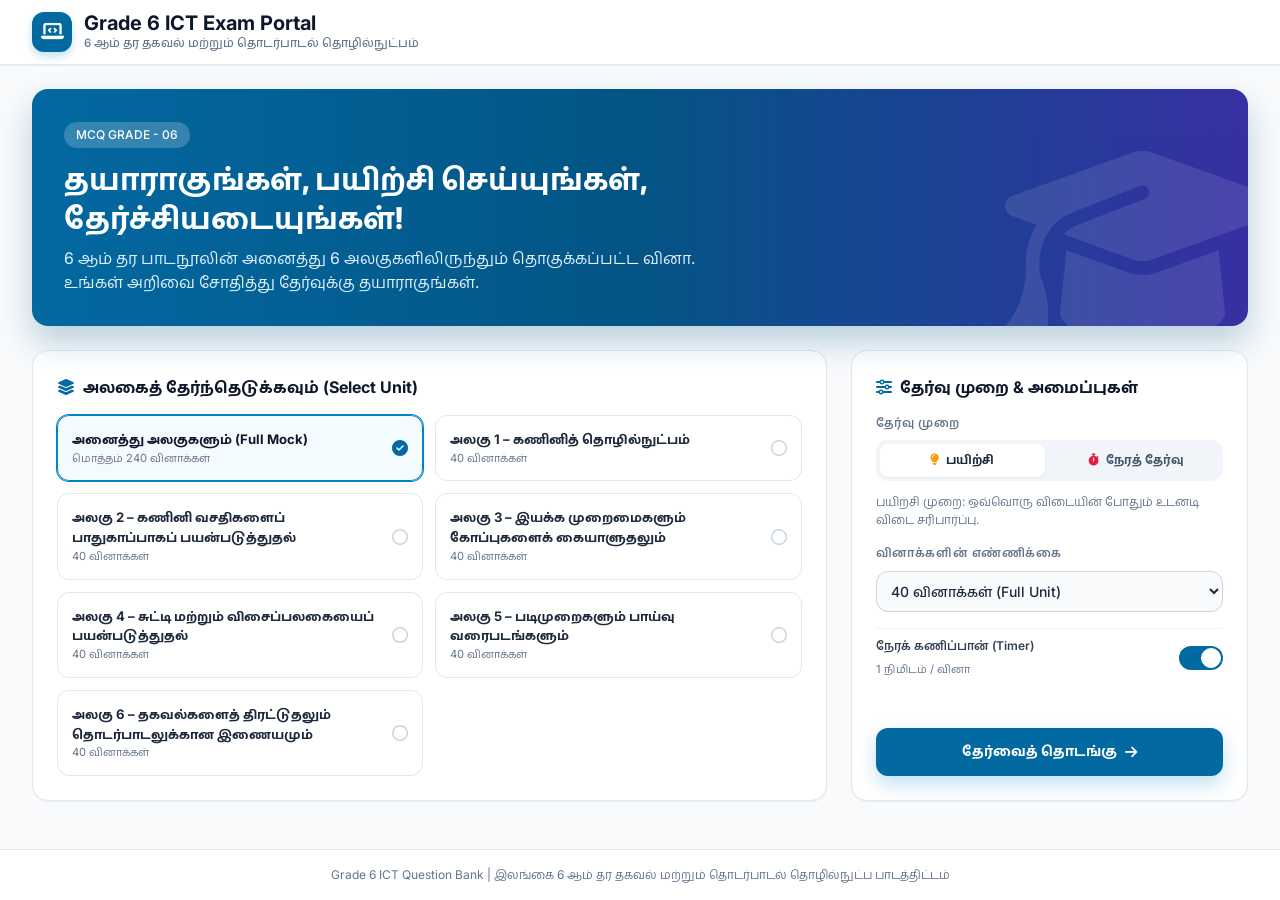
==== commit 603484e3: "Update index.html" ====
--- a/index.html
+++ b/index.html
@@ -48,9 +48,9 @@
             <!-- Hero Banner -->
             <div class="hero">
                 <div class="hero-body">
-                    <span class="hero-tag">240 MCQ Question Bank</span>
+                    <span class="hero-tag">MCQ GRADE - 06 </span>
                     <h2 class="hero-title">தயாராகுங்கள், பயிற்சி செய்யுங்கள், தேர்ச்சியடையுங்கள்!</h2>
-                    <p class="hero-text">6 ஆம் தர பாடநூலின் அனைத்து 6 அலகுகளிலிருந்தும் தொகுக்கப்பட்ட வினா வங்கி. உங்கள் அறிவை சோதித்து தேர்வுக்கு தயாராகுங்கள்.</p>
+                    <p class="hero-text">6 ஆம் தர பாடநூலின் அனைத்து 6 அலகுகளிலிருந்தும் தொகுக்கப்பட்ட வினா. உங்கள் அறிவை சோதித்து தேர்வுக்கு தயாராகுங்கள்.</p>
                 </div>
                 <i class="fa-solid fa-graduation-cap hero-icon"></i>
             </div>
@@ -988,4 +988,4 @@
         }
     </script>
 </body>
-</html>+</html>
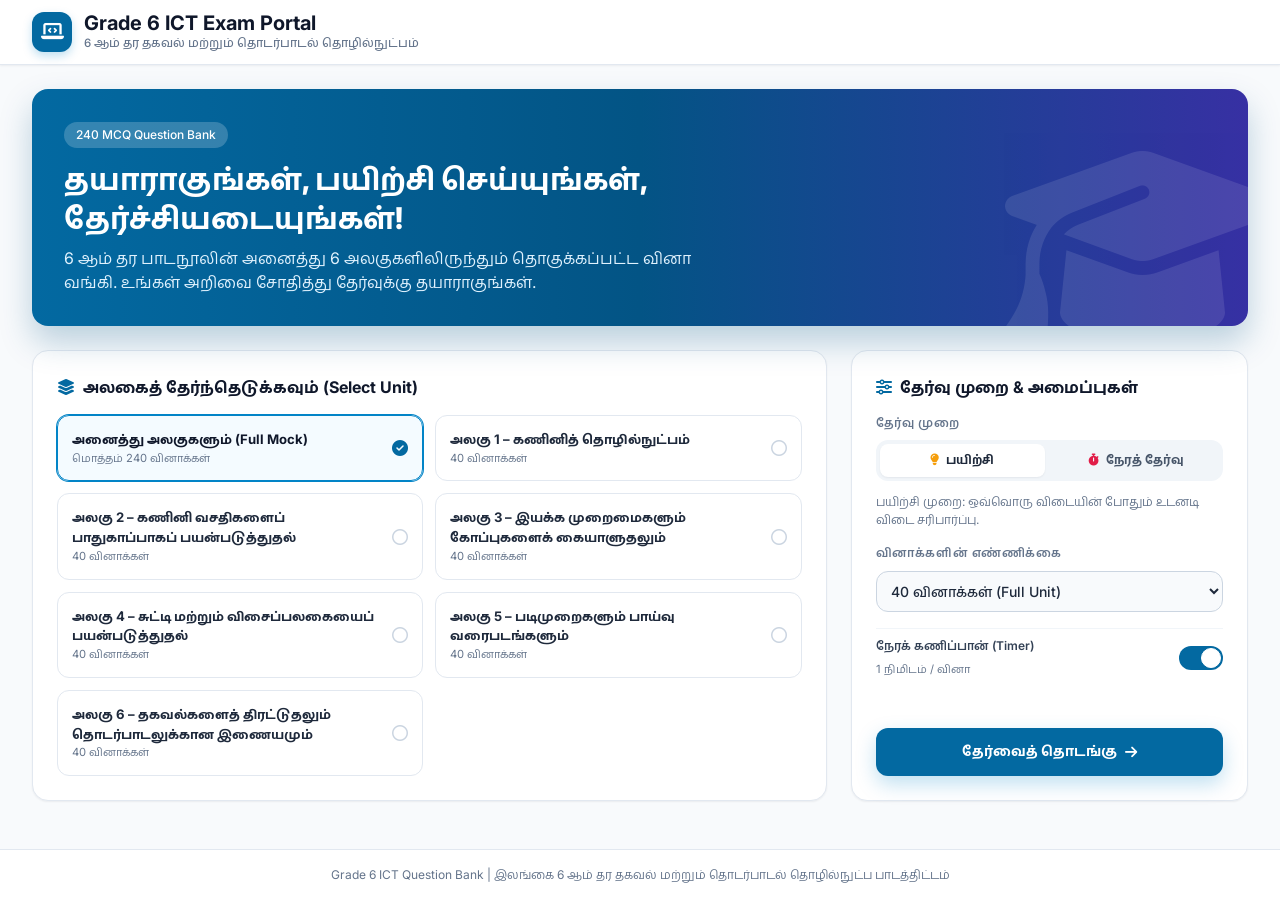
==== commit 421afbf6: "index.html" ====
--- a/index.html
+++ b/index.html
@@ -48,9 +48,9 @@
             <!-- Hero Banner -->
             <div class="hero">
                 <div class="hero-body">
-                    <span class="hero-tag">MCQ GRADE - 06 </span>
+                    <span class="hero-tag">240 MCQ Question Bank</span>
                     <h2 class="hero-title">தயாராகுங்கள், பயிற்சி செய்யுங்கள், தேர்ச்சியடையுங்கள்!</h2>
-                    <p class="hero-text">6 ஆம் தர பாடநூலின் அனைத்து 6 அலகுகளிலிருந்தும் தொகுக்கப்பட்ட வினா. உங்கள் அறிவை சோதித்து தேர்வுக்கு தயாராகுங்கள்.</p>
+                    <p class="hero-text">6 ஆம் தர பாடநூலின் அனைத்து 6 அலகுகளிலிருந்தும் தொகுக்கப்பட்ட வினா வங்கி. உங்கள் அறிவை சோதித்து தேர்வுக்கு தயாராகுங்கள்.</p>
                 </div>
                 <i class="fa-solid fa-graduation-cap hero-icon"></i>
             </div>
@@ -988,4 +988,4 @@
         }
     </script>
 </body>
-</html>
+</html>
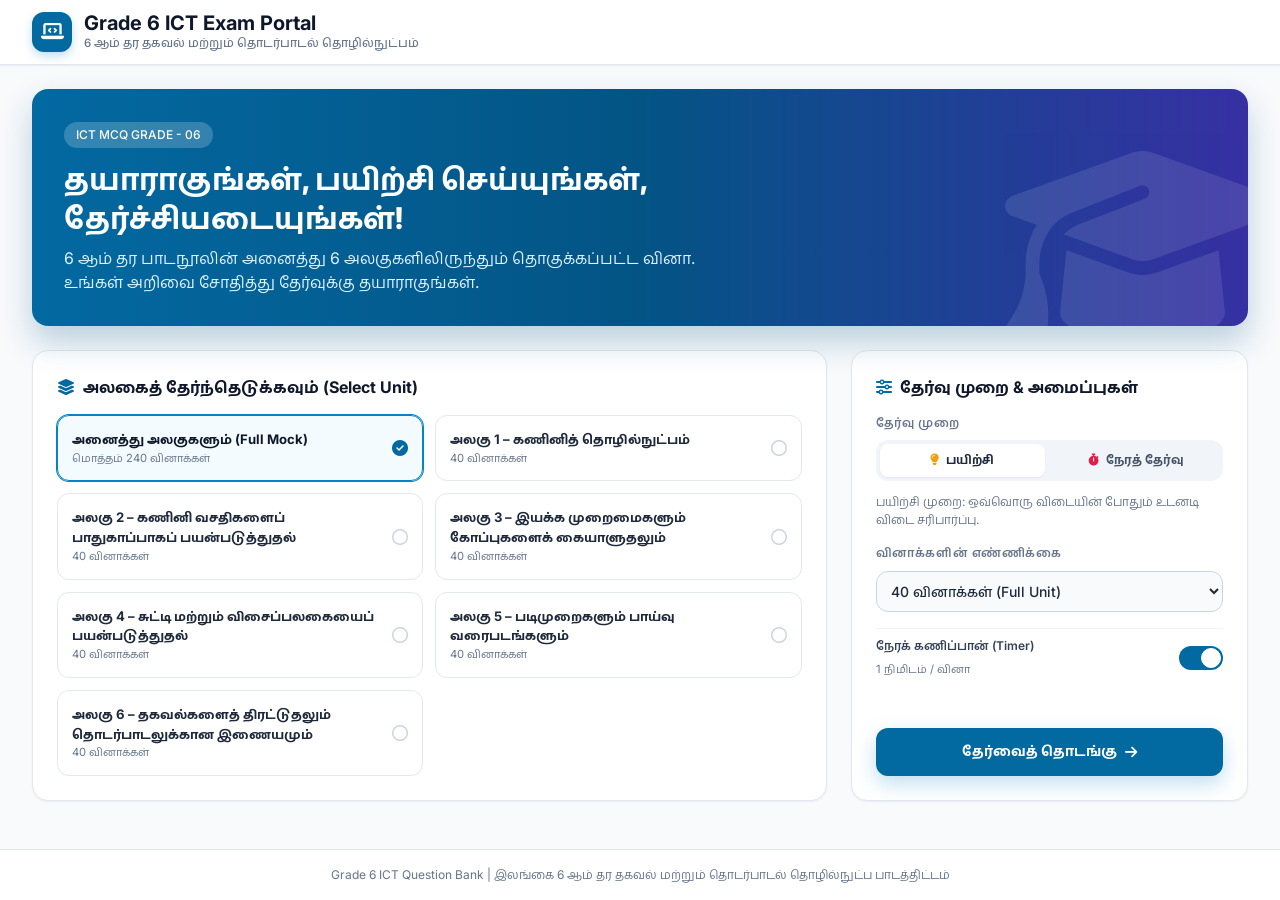
==== commit 2f1e3800: "Update index.html" ====
--- a/index.html
+++ b/index.html
@@ -48,9 +48,9 @@
             <!-- Hero Banner -->
             <div class="hero">
                 <div class="hero-body">
-                    <span class="hero-tag">240 MCQ Question Bank</span>
+                    <span class="hero-tag"> ICT MCQ GRADE - 06</span>
                     <h2 class="hero-title">தயாராகுங்கள், பயிற்சி செய்யுங்கள், தேர்ச்சியடையுங்கள்!</h2>
-                    <p class="hero-text">6 ஆம் தர பாடநூலின் அனைத்து 6 அலகுகளிலிருந்தும் தொகுக்கப்பட்ட வினா வங்கி. உங்கள் அறிவை சோதித்து தேர்வுக்கு தயாராகுங்கள்.</p>
+                    <p class="hero-text">6 ஆம் தர பாடநூலின் அனைத்து 6 அலகுகளிலிருந்தும் தொகுக்கப்பட்ட வினா. உங்கள் அறிவை சோதித்து தேர்வுக்கு தயாராகுங்கள்.</p>
                 </div>
                 <i class="fa-solid fa-graduation-cap hero-icon"></i>
             </div>
@@ -988,4 +988,4 @@
         }
     </script>
 </body>
-</html>+</html>
